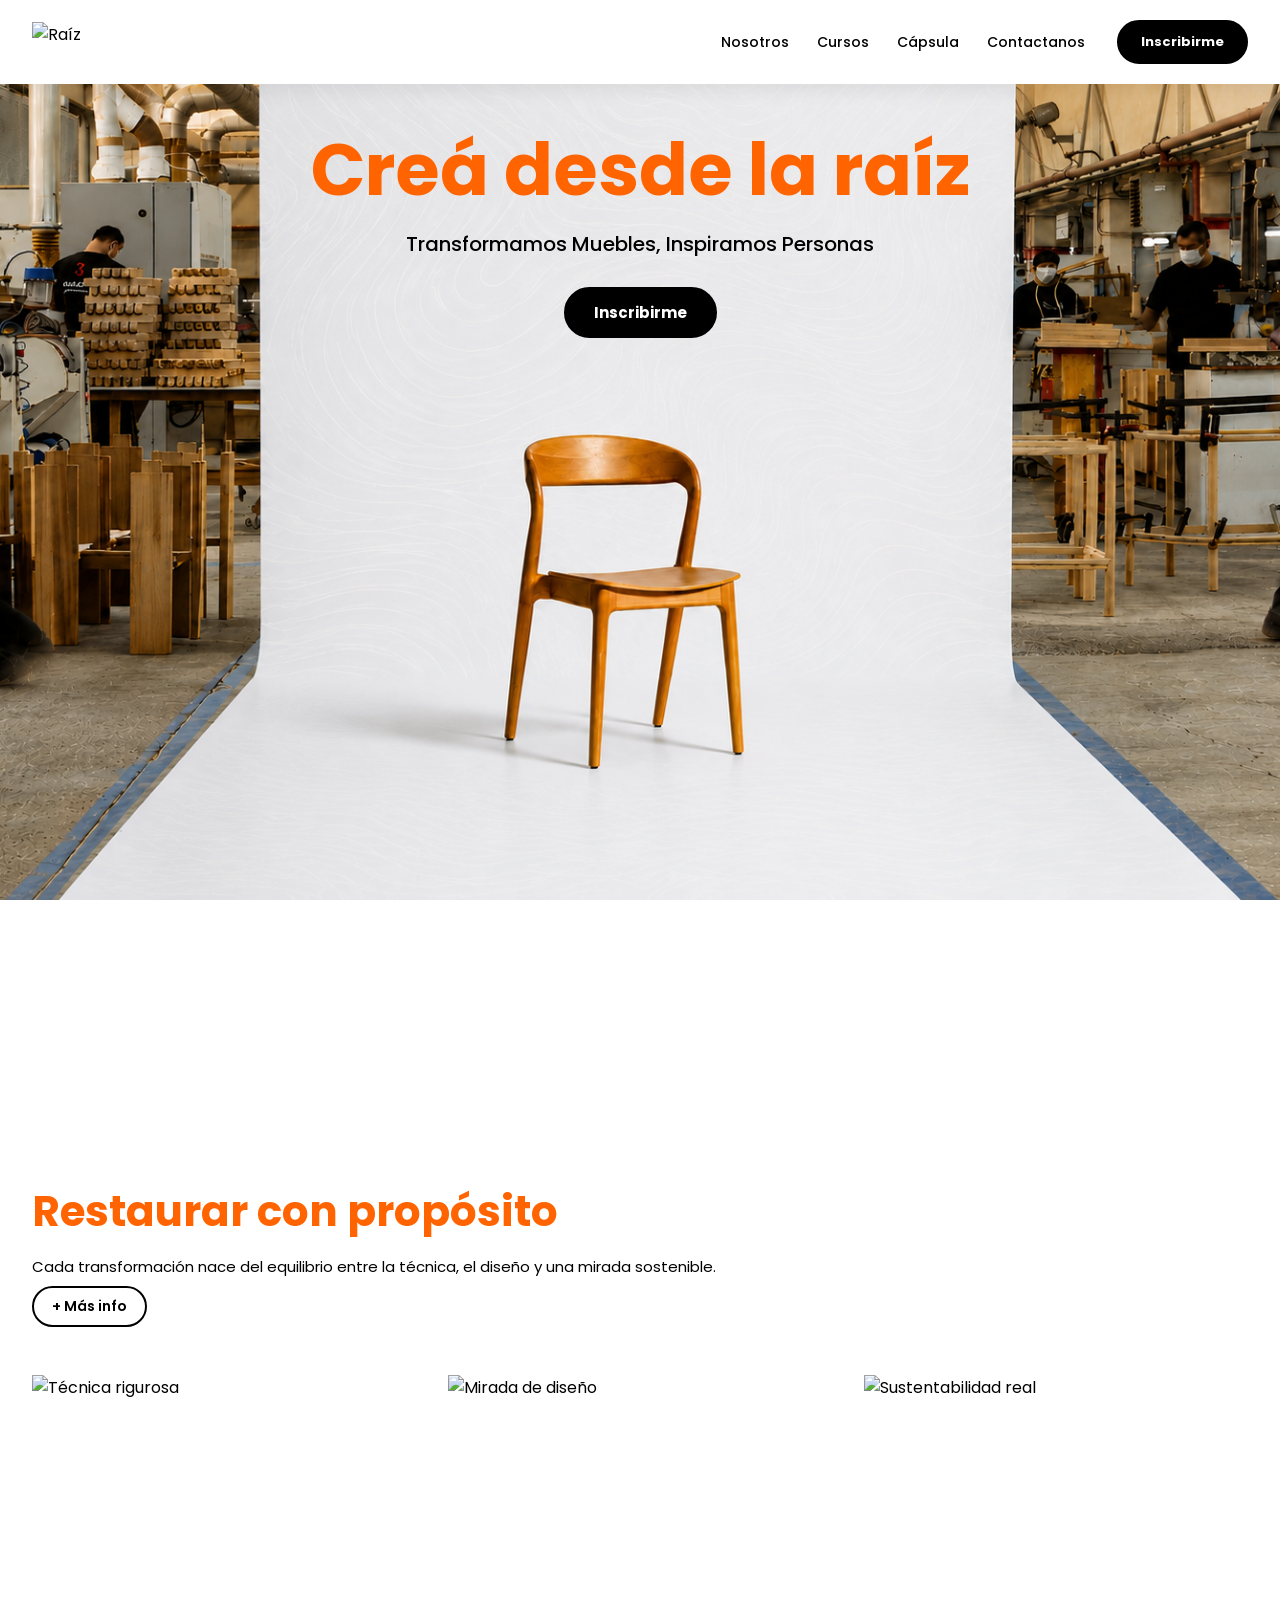
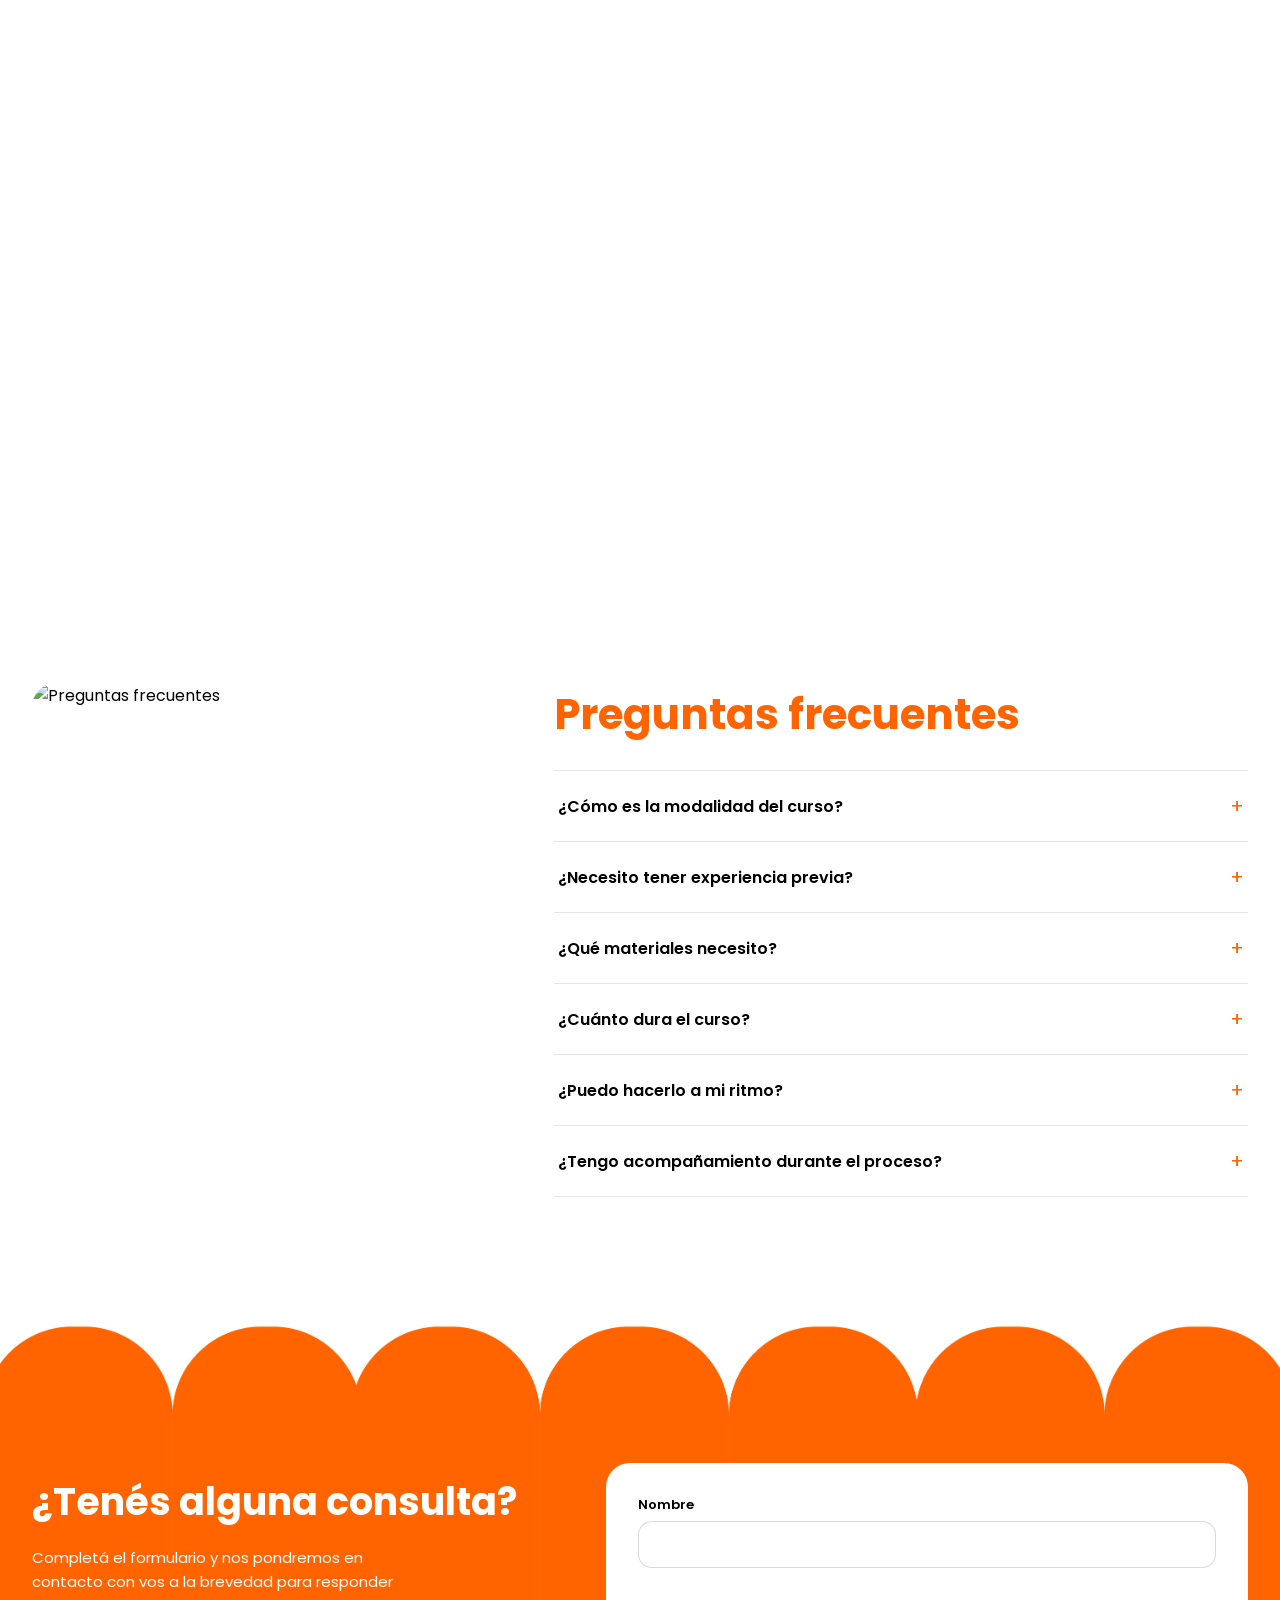
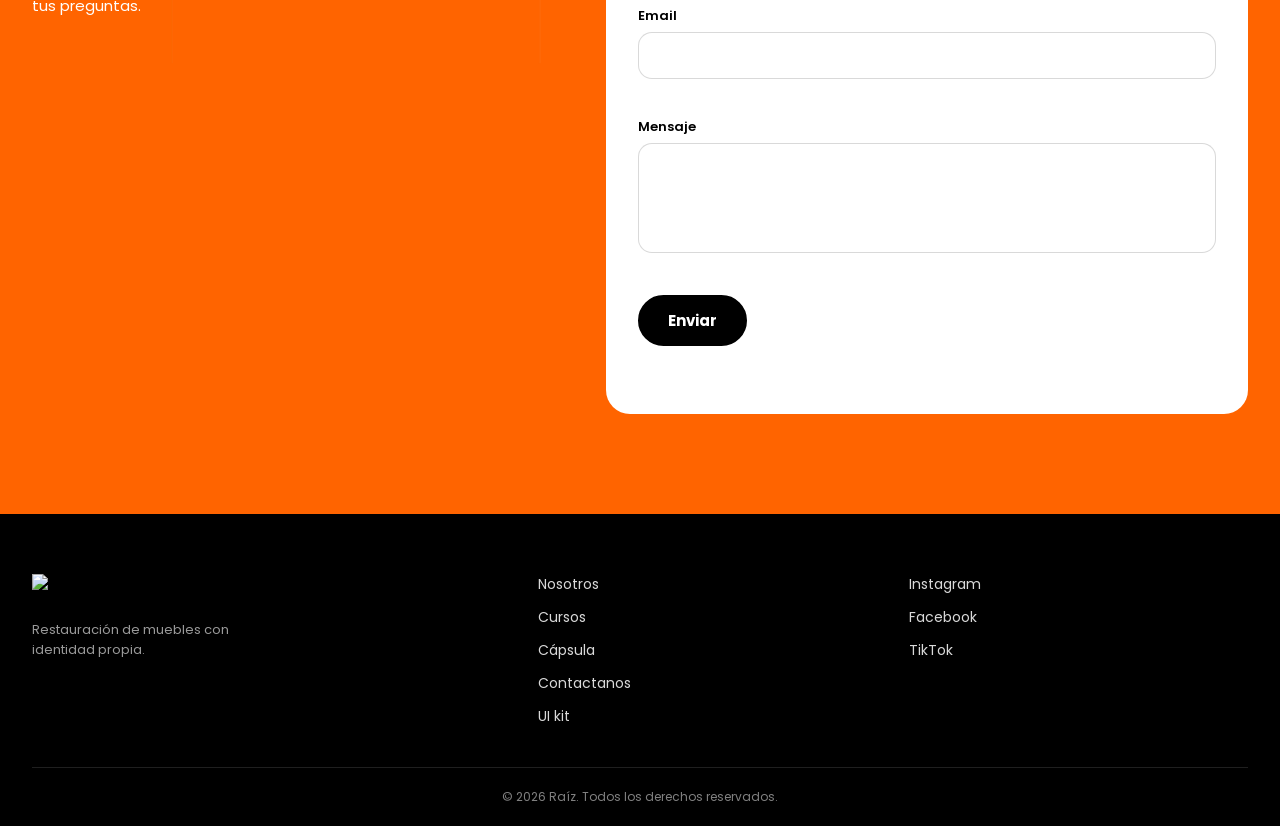
==== index.html @ f0882ec5 "Add files via upload" ====
<!DOCTYPE html>
<html lang="es">
<head>
  <meta charset="UTF-8">
  <meta name="viewport" content="width=device-width, initial-scale=1.0">
  <title>Raíz | Restauración de Muebles</title>

  <!-- Poppins: tipografía general del sitio -->
  <link rel="preconnect" href="https://fonts.googleapis.com">
  <link rel="preconnect" href="https://fonts.gstatic.com" crossorigin>
  <link href="https://fonts.googleapis.com/css2?family=Poppins:wght@400;500;600;700;900&display=swap" rel="stylesheet">

  <link rel="stylesheet" href="styles-v2.css">
</head>
<body>

  <!-- ============ HEADER ============ -->
  <header class="header" id="header">
    <div class="header__inner">
      <!-- REEMPLAZAR: logo -->
      <a href="index-v2.html" class="header__logo">
        <img src="assets/logo-03.png" alt="Raíz" class="header__logo-img">
      </a>

      <div class="header__right">
        <nav class="header__nav" id="headerNav">
          <a href="#nosotros" class="header__link">Nosotros</a>
          <a href="#cursos" class="header__link">Cursos</a>
          <a href="#capsula" class="header__link">Cápsula</a>
          <a href="#contacto" class="header__link">Contactanos</a>
        </nav>

        <a href="curso-principiantes.html" class="btn btn--primary header__cta">Inscribirme</a>

        <!-- Botón hamburguesa: solo visible en mobile -->
        <button class="header__burger" id="headerBurger" aria-label="Abrir menú" aria-expanded="false">
          <span></span>
          <span></span>
          <span></span>
        </button>
      </div>
    </div>
  </header>

  <!-- Menú mobile (overlay) -->
  <div class="mobile-menu" id="mobileMenu">
    <a href="#nosotros" class="mobile-menu__link">Nosotros</a>
    <a href="#cursos" class="mobile-menu__link">Cursos</a>
    <a href="#capsula" class="mobile-menu__link">Cápsula</a>
    <a href="#contacto" class="mobile-menu__link">Contactanos</a>
    <a href="curso-principiantes.html" class="btn btn--primary mobile-menu__cta">Inscribirme</a>
  </div>

<div class="hero-wrapper">

  <!-- ============ HERO ============ -->
  <!-- REEMPLAZAR: imagen de fondo del hero (desktop y mobile) -->
  <section
    class="hero"
    id="hero"
    style="--bg-desktop: url('assets/fondos/chat1.png'); --bg-mobile: url('assets/fondos/fond-75.jpg');"
  >
    <div class="hero__content">
      <h1 class="hero__title" data-anim="fade">Creá desde <span class="nowrap-mobile">la raíz</span></h1>
      <p class="hero__tagline" data-anim="fade">Transformamos Muebles, <span class="nowrap-mobile">Inspiramos Personas</span></p>
      <a href="curso-principiantes.html" class="btn btn--primary hero__cta" data-anim="fade">Inscribirme</a>
    </div>
  </section>

  <div style="height: 40vh;" aria-hidden="true"></div>

  <!-- ============ NOSOTROS ============ -->
  <section
    class="nosotros"
    id="nosotros"
    data-scroll-anim
    style="
      --bg-desktop: url('assets/fondos/nosotros-49.png');
      --bg-mobile: url('assets/fondos/descrp-72.jpg');
    "
  >
    <div class="nosotros__inner">

      <div class="nosotros__text">
        <h2 class="nosotros__title">Volver a las raíces</h2>
        <!-- REEMPLAZAR: texto descriptivo de Nosotros -->
        <p class="nosotros__desc">
          Somos una comunidad creativa que enseña restauración de muebles, reciclaje y diseño
          a través de cursos online pensados para quienes disfrutan crear con sus manos.
        </p>

        <div class="nosotros__chips">
          <div class="nosotros__chip">
            <!-- REEMPLAZAR: ícono -->
            <img src="assets/icononegro-78.png" alt="" class="nosotros__chip-icon">
            <strong class="nosotros__chip-text">Aprendé a tu ritmo</strong>
          </div>
          <div class="nosotros__chip">
            <!-- REEMPLAZAR: ícono -->
            <img src="assets/icono-72.png" alt="" class="nosotros__chip-icon">
            <strong class="nosotros__chip-text">Creá con propósito</strong>
          </div>
          <div class="nosotros__chip">
            <!-- REEMPLAZAR: ícono -->
            <img src="assets/icononegro-75.png" alt="" class="nosotros__chip-icon">
            <strong class="nosotros__chip-text">Comunidad que inspira</strong>
          </div>
        </div>

        <a href="curso-principiantes.html" class="btn btn--primary">Inscribirme</a>
      </div>

      <div class="nosotros__image-wrap">
        <!-- REEMPLAZAR: imagen -->
        <img
          src="assets/nosotros-47.png"
          alt="Restauración de muebles"
          class="nosotros__image"
        >
      </div>

    </div>
  </section>

</div>

<!-- ============ VOLVER A LAS RAÍCES (cards con flip) ============ -->
 <!-- REEMPLAZAR: imagen de fondo de la sección (desktop y mobile) -->
<section
  class="raices"
  id="raices"
  data-scroll-anim
  style="--bg-desktop: url('assets/fondos'); --bg-mobile: url('assets/fondos/');"
>
    <div class="raices__inner">
      <h2 class="raices__title">Restaurar con propósito</h2>
<p class="raices__desc">Cada transformación nace del equilibrio entre la técnica, el diseño y una mirada sostenible.</p>
<a href="index-v2.html" class="btn btn--outline btn--sm raices__more raices__more--dark">+ Más info</a>

<div class="flip-grid">

  <!-- Card 1 -->
  <div class="raices__card">
    <div class="flip-card" tabindex="0" role="button" aria-pressed="false">
      <div class="flip-card__inner">
        <div class="flip-card__face flip-card__face--front">
          <!-- REEMPLAZAR: imagen frente -->
          <img src="assets/carddel-07.png" alt="Técnica rigurosa" class="flip-card__img">
          <div class="flip-card__front-text">
            <h3 class="flip-card__title">Técnica rigurosa</h3>
          </div>
        </div>
        <div class="flip-card__face flip-card__face--back">
          <!-- REEMPLAZAR: imagen reverso -->
          <img src="assets/cardsatras-15.png" alt="" class="flip-card__img">
          <p class="flip-card__back-text">Diagnóstico, reparación y restauración integral paso a paso.</p>
        </div>
      </div>
    </div>
  </div>

  <!-- Card 2 -->
  <div class="raices__card">
    <div class="flip-card" tabindex="0" role="button" aria-pressed="false">
      <div class="flip-card__inner">
        <div class="flip-card__face flip-card__face--front">
          <!-- REEMPLAZAR: imagen frente -->
          <img src="assets/carddel-11.png" alt="Mirada de diseño" class="flip-card__img">
          <div class="flip-card__front-text">
            <h3 class="flip-card__title">Mirada de diseño</h3>
          </div>
        </div>
        <div class="flip-card__face flip-card__face--back">
          <!-- REEMPLAZAR: imagen reverso -->
          <img src="assets/cardsatras-16.png" alt="" class="flip-card__img">
          <p class="flip-card__back-text">Cada mueble restaurado es una pieza única con identidad visual propia.</p>
        </div>
      </div>
    </div>
  </div>

  <!-- Card 3 -->
  <div class="raices__card">
    <div class="flip-card" tabindex="0" role="button" aria-pressed="false">
      <div class="flip-card__inner">
        <div class="flip-card__face flip-card__face--front">
          <!-- REEMPLAZAR: imagen frente -->
          <img src="assets/carddel-18.png" alt="Sustentabilidad real" class="flip-card__img">
          <div class="flip-card__front-text">
            <h3 class="flip-card__title">Sustentabilidad real</h3>
          </div>
        </div>
        <div class="flip-card__face flip-card__face--back">
          <!-- REEMPLAZAR: imagen reverso -->
          <img src="assets/cardsatras-17.png" alt="" class="flip-card__img">
          <p class="flip-card__back-text">Recuperar antes de descartar. Una práctica conciente y de bajo impacto.</p>
        </div>
      </div>
    </div>
  </div>

</div>
    </div>      <!-- cierra .raices__inner -->
  </section>    <!-- cierra section.raices -->

</div>

 

  <!-- ============ FRANJA DE NÚMEROS ============ -->
  <!-- REEMPLAZAR: imagen de fondo (desktop y mobile) -->
  <section
    class="stats"
    id="stats"
    data-scroll-anim
   style="--bg-desktop: url('assets/fondos/crono-16.jpg'); --bg-mobile: url('assets/fondos/cronomobil-23.jpg');"
  >
    <div class="stats__inner">
      <div class="stats__item">
        <span class="stats__number" data-target="200" data-prefix="+">0</span>
        <span class="stats__label">alumnos</span>
      </div>
      <div class="stats__item">
        <span class="stats__number" data-target="250" data-prefix="+">0</span>
        <span class="stats__label">muebles restaurados</span>
      </div>
      <div class="stats__item">
        <span class="stats__number" data-target="6">0</span>
        <span class="stats__label">años de trayectoria</span>
      </div>
    </div>
  </section>

<!-- ============ ASÍ TRANSFORMAMOS CADA MUEBLE ============ -->
<!-- REEMPLAZAR: imagen de fondo de la sección (desktop y mobile) -->
<section
  class="proceso"
  id="proceso"
  data-scroll-anim
>
  <div class="proceso__inner">

    <div class="proceso__image-wrap">
      <!-- REEMPLAZAR: imagen por defecto (antes de abrir cualquier paso) -->
      <img
        src="assets/pasos-64.png"
        alt="Proceso de restauración"
        class="proceso__image"
        id="procesoImage"
      >
    </div>

    <div class="proceso__content">
      <h2 class="proceso__title">Así transformamos cada mueble</h2>
      <p class="proceso__subtitle">
        Cada pieza pasa por un proceso de cuidado, restauración y rediseño
        para conservar su esencia y darle una nueva vida.
      </p>

      <div class="proceso-steps" id="procesoSteps">

        <div class="proceso-step" data-image="assets/pasos-61.png">
          <button class="proceso-step__header" aria-expanded="false">
            <span class="proceso-step__num">1</span>
            <span class="proceso-step__title">Diagnóstico</span>
          </button>
          <div class="proceso-step__panel">
            <div class="proceso-step__panel-inner">
              <p>Evaluamos el estado del mueble para definir el mejor proceso <span class="nowrap-mobile">de restauración</span>.</p>
            </div>
          </div>
        </div>

        <div class="proceso-step" data-image="assets/pasos-62.png">
          <button class="proceso-step__header" aria-expanded="false">
            <span class="proceso-step__num">2</span>
            <span class="proceso-step__title">Reparación y restauración</span>
          </button>
          <div class="proceso-step__panel">
            <div class="proceso-step__panel-inner">
              <p>Recuperamos la estructura y restauramos cada detalle respetando su esencia original.</p>
            </div>
          </div>
        </div>

        <div class="proceso-step" data-image="assets/pasos-63.png">
          <button class="proceso-step__header" aria-expanded="false">
            <span class="proceso-step__num">3</span>
            <span class="proceso-step__title">Rediseño</span>
          </button>
          <div class="proceso-step__panel">
            <div class="proceso-step__panel-inner">
              <p>Renovamos cada pieza con acabados y detalles que combinan historia y diseño&nbsp;contemporáneo.</p>
            </div>
          </div>
        </div>

      </div>
    </div>

  </div>
</section>

  

  <!-- ============ ANTES Y DESPUÉS ============ -->
  <!-- REEMPLAZAR: imagen de fondo de la sección (desktop y mobile) -->
  <section
    class="ba"
    id="antes-despues"
    data-scroll-anim
    style="--bg-desktop: url('assets/fondos/antes-72.jpg'); --bg-mobile: url('assets/img/ba-fondo-mobile.jpg');"
  >
    <div class="ba__inner">
 
      <div class="ba__text">
        <h2 class="ba__title">Antes y después</h2>
        <!-- REEMPLAZAR: texto descriptivo -->
        <p class="ba__desc">
          Cada mueble merece una segunda oportunidad. Descubrí cómo nuestros
          alumnos transforman piezas con historia en objetos únicos.
        </p>
        
      </div>
 
      <div class="ba-slider" id="baSlider">
        <!-- REEMPLAZAR: imagen "después" (queda debajo, se revela al arrastrar) -->
        <img src="assets/antesydesp-53.png" alt="Después de la restauración" class="ba-slider__img ba-slider__img--after">
 
        <!-- REEMPLAZAR: imagen "antes" (se recorta con clip-path al arrastrar) -->
        <img src="assets/antesydesp-54.png" alt="Antes de la restauración" class="ba-slider__img ba-slider__img--before" id="baBeforeImg">
 
       <div class="ba-slider__handle" id="baHandle">
  <span class="ba-slider__handle-icon"><span>‹</span><span>›</span></span>
</div>
      </div>
 
    </div>
  </section>

  <!-- ============ CURSOS ============ -->
<!-- REEMPLAZAR: imagen de fondo de la sección -->
<section
  class="cursos"
  id="cursos"
  data-scroll-anim
  style="
    --bg-desktop: url('assets/fondos/curso-73-74.jpg');
    --bg-mobile: url('assets/fondos/mobilcursos-35.jpg');
  "
>
  <div class="cursos__inner">
    
    <h2 class="cursos__title">Cursos para transformar</h2>
    <!-- REEMPLAZAR: texto descriptivo -->
    <p class="cursos__subtitle">
      Descubrí técnicas de restauración, tapicería y diseño en una comunidad
      creativa que comparte la pasión por recuperar, reinventar y crear.
    </p>
    <a href="curso-principiantes.html" class="btn btn--outline btn--sm cursos__more">Más cursos +</a>

    <div class="cursos__grid">

      <!-- Card 1 -->
      <article class="curso-card" data-stagger>
        <div class="curso-card__img">
          <!-- REEMPLAZAR: imagen -->
          <img src="assets/cursoprin.png" alt="Restauración para principiantes">
          <div class="curso-card__img-overlay">
            <h3 class="curso-card__img-title">Restauración para principiantes</h3>
            <div class="curso-card__chips">
              <span class="curso-card__chip">6 semanas</span>
              <span class="curso-card__chip">Online</span>
            </div>
          </div>
        </div>
        <div class="curso-card__body">
          <p class="curso-card__desc">
            Aprendé a restaurar muebles de madera paso a paso, desde cero y a tu ritmo.
          </p>
          
          <div class="curso-card__footer">
            <span class="curso-card__price">$12.000 <span class="curso-card__currency">ARS</span></span>
            <a href="curso-principiantes.html" class="btn btn--primary curso-card__cta">Inscribirme</a>
          </div>
        </div>
      </article>

      <!-- Card 2 -->
      <article class="curso-card" data-stagger>
        <div class="curso-card__img">
          <img src="assets/cursoav.png" alt="Restauración Avanzados">
          <div class="curso-card__img-overlay">
            <h3 class="curso-card__img-title">Restauración Avanzados</h3>
            <div class="curso-card__chips">
              <span class="curso-card__chip">10 semanas</span>
              <span class="curso-card__chip">Online + vivo</span>
            </div>
          </div>
        </div>
        <div class="curso-card__body">
          <p class="curso-card__desc">
            Dominá técnicas de restauración y acabados para lograr resultados profesionales.
          </p>
         
          <div class="curso-card__footer">
            <span class="curso-card__price">$12.000 <span class="curso-card__currency">ARS</span></span>
            <a href="curso-principiantes.html" class="btn btn--primary curso-card__cta">Inscribirme</a>
          </div>
        </div>
      </article>

      <!-- Card 3 -->
      <article class="curso-card" data-stagger>
        <div class="curso-card__img">
          <img src="assets/tapiz.png" alt="Tapicería de Sillas">
          <div class="curso-card__img-overlay">
            <h3 class="curso-card__img-title">Tapicería de Sillas</h3>
            <div class="curso-card__chips">
              <span class="curso-card__chip">8 semanas</span>
              <span class="curso-card__chip">Online</span>
            </div>
          </div>
        </div>
        <div class="curso-card__body">
          <p class="curso-card__desc">
            Aprendé a renovar tapizados de sillas con técnicas y acabados de calidad.
          </p>
          
          <div class="curso-card__footer">
            <span class="curso-card__price">$12.000 <span class="curso-card__currency">ARS</span></span>
            <a href="curso-principiantes.html" class="btn btn--primary curso-card__cta">Inscribirme</a>
          </div>
        </div>
      </article>

    </div>
  </div>
</section>

  
  <!-- ============ TESTIMONIOS ============ -->
<!-- REEMPLAZAR: imagen de fondo de la sección -->
<section
  class="testimonios"
  id="testimonios"
  data-scroll-anim
  style="--bg-desktop: url('assets/fondos/testim-74.jpg'); --testi-card-desktop: url('assets/testim-55.png'); --testi-card-mobile: url('assets/mobilsms-74.png');"
>
  <div class="testimonios__inner">
    
    <h2 class="testimonios__title">Muebles renovados,<br>historias que continúan</h2>
    <p class="testimonios__subtitle">
      Restaurar es rescatar historias y crear nuevas posibilidades. Estas son
      algunas de las transformaciones que nos inspiran.
    </p>

    <div class="testimonios__slider-wrapper">
      <button class="testimonios__arrow testimonios__arrow--prev" id="testiPrev" aria-label="Anterior">‹</button>

      <div class="testimonios__track-container">
        <div class="testimonios__track" id="testiTrack">

          <div class="testimonio-card">
  <p>"Llegué sin experiencia y terminé restaurando una cómoda antigua que tenía guardada mi familia desde hace años. Las clases son claras y el acompañamiento <span class="nowrap-mobile">es excelente</span>."</p>
  <div class="testimonio-card__author">
    <strong>María G.</strong>
    <small>Alumna de Restauración Básica</small>
  </div>
</div>

<div class="testimonio-card">
  <p>"Lo que más me gustó fue aprender técnicas profesionales que realmente se usan en el oficio. Hoy realizo trabajos por encargo gracias a lo aprendido en <span class="nowrap-mobile">el curso</span>."</p>
  <div class="testimonio-card__author">
    <strong>Javier R.</strong>
    <small>Restauración para Avanzados</small>
  </div>
</div>

<div class="testimonio-card">
  <p>"Las explicaciones paso a paso y las prácticas me dieron mucha confianza. Recomiendo el curso a cualquiera que quiera iniciarse en la restauración."</p>
  <div class="testimonio-card__author">
    <strong>Lucía M.</strong>
    <small>Restauración para principiantes</small>
  </div>
</div>

<div class="testimonio-card">
  <p>"Restauré una mesa de roble que pensé que no tenía solución. Aprendí sobre lijado, reparación y acabados de una manera muy&nbsp;práctica."</p>
  <div class="testimonio-card__author">
    <strong>Carlos A.</strong>
    <small>Restauración para Avanzados</small>
  </div>
</div>

<div class="testimonio-card">
  <p>"Además de aprender un oficio, descubrí una actividad que disfruto muchísimo.&nbsp;El ambiente de las clases es muy agradable y&nbsp;motivador."</p>
  <div class="testimonio-card__author">
    <strong>Ana P.</strong>
    <small>Tapicería de Sillas</small>
  </div>
</div>

<div class="testimonio-card">
  <p>"La calidad del contenido superó mis expectativas. Cada módulo está bien organizado y permite avanzar incluso si nunca trabajaste con madera."</p>
  <div class="testimonio-card__author">
    <strong>Federico S.</strong>
    <small>Restauración para principiantes</small>
  </div>
</div>

        </div>
      </div>

      <button class="testimonios__arrow testimonios__arrow--next" id="testiNext" aria-label="Siguiente">›</button>
    </div>

    <div class="testimonios__dots" id="testiDots"></div>
  </div>
</section>

  <!-- ============ CÁPSULA ============ -->
<section class="capsula" id="capsula" data-scroll-anim>
  <div class="capsula__split">

    <!-- Mitad izquierda: fondo negro + texto -->
    <div class="capsula__text-panel">
      <div class="capsula__text">
        <span class="capsula__label">Muebles Cápsula</span>
        <h2 class="capsula__title">Piezas con Historia</h2>
        <!-- REEMPLAZAR: texto descriptivo -->
        <p class="capsula__desc">
          Una selección de muebles restaurados en ediciones únicas. Objetos con
          historia que vuelven a cobrar vida a través del diseño y la creatividad.
        </p>
        <a href="index-v2.html" class="btn btn--outline btn--sm capsula__link">Ver más +</a>
      </div>
    </div>

    <!-- Mitad derecha: carrusel infinito con flechas -->
    <div class="capsula__carousel-panel">
      <div class="capsula__track" id="capsulaTrack">
  <!-- REEMPLAZAR: imágenes del carrusel -->
  <div class="capsula__slide" style="background-image: url('assets/carrusel-46.jpg');">
    <div class="capsula__slide-overlay">
      <div class="capsula__slide-info">
        <strong>Sofía Martínez</strong>
        <span>Curso de Restauración para Principiantes</span>
      </div>
    </div>
  </div>
  <div class="capsula__slide" style="background-image: url('assets/carrusel-47.jpg');">
    <div class="capsula__slide-overlay">
      <div class="capsula__slide-info">
        <strong>Martín López</strong>
        <span>Curso de Restauración para Principiantes</span>
      </div>
    </div>
  </div>
  <div class="capsula__slide" style="background-image: url('assets/carrusel-48.jpg');">
    <div class="capsula__slide-overlay">
      <div class="capsula__slide-info">
        <strong>Valentina Fernández</strong>
        <span>Curso de Restauración Avanzada</span>
      </div>
    </div>
  </div>
  <div class="capsula__slide" style="background-image: url('assets/carrusel-49.jpg');">
    <div class="capsula__slide-overlay">
      <div class="capsula__slide-info">
        <strong>Nicolás Rodríguez</strong>
        <span>Curso de Restauración Avanzada</span>
      </div>
    </div>
  </div>
  <div class="capsula__slide" style="background-image: url('assets/carrusel-52.jpg');">
    <div class="capsula__slide-overlay">
      <div class="capsula__slide-info">
        <strong>Camila Herrera</strong>
        <span>Curso de Tapicería de Sillas</span>
      </div>
    </div>
  </div>
  <!-- Set duplicado, necesario para que el loop sea infinito sin cortes -->
  <div class="capsula__slide" style="background-image: url('assets/carrusel-46.jpg');">
    <div class="capsula__slide-overlay">
      <div class="capsula__slide-info">
        <strong>Sofía Martínez</strong>
        <span>Curso de Restauración para Principiantes</span>
      </div>
    </div>
  </div>
  <div class="capsula__slide" style="background-image: url('assets/carrusel-77.jpg');">
    <div class="capsula__slide-overlay">
      <div class="capsula__slide-info">
        <strong>Martín López</strong>
        <span>Curso de Restauración para Principiantes</span>
      </div>
    </div>
  </div>
  <div class="capsula__slide" style="background-image: url('assets/carrusel-01.jpg');">
    <div class="capsula__slide-overlay">
      <div class="capsula__slide-info">
        <strong>Valentina Fernández</strong>
        <span>Curso de Restauración Avanzada</span>
      </div>
    </div>
  </div>
  <div class="capsula__slide" style="background-image: url('assets/carrusel-49.jpg');">
    <div class="capsula__slide-overlay">
      <div class="capsula__slide-info">
        <strong>Nicolás Rodríguez</strong>
        <span>Curso de Restauración Avanzada</span>
      </div>
    </div>
  </div>
  <div class="capsula__slide" style="background-image: url('assets/carrusel-52.jpg');">
    <div class="capsula__slide-overlay">
      <div class="capsula__slide-info">
        <strong>Camila Herrera</strong>
        <span>Curso de Tapicería de Sillas</span>
      </div>
    </div>
  </div>
</div>
      <button class="capsula__arrow capsula__arrow--prev" id="capsulaPrev" aria-label="Imagen anterior">‹</button>
      <button class="capsula__arrow capsula__arrow--next" id="capsulaNext" aria-label="Imagen siguiente">›</button>
    </div>

  </div>
</section>

<!-- ============ PREGUNTAS FRECUENTES ============ -->
  <!-- REEMPLAZAR: imagen de fondo de la sección (desktop y mobile) -->
<section
  class="faq"
  id="faq"
  data-scroll-anim
  style="--bg-desktop: url('assets/img/faq-fondo-desktop.jpg'); --bg-mobile: url('assets/fondos/moviltestim-79.jpg');"
>
    <div class="faq__inner">

      <div class="faq__image-wrap">
        <!-- REEMPLAZAR: imagen por defecto de FAQ (antes de abrir cualquier pregunta) -->
        <img
          src="assets/preg-17.png"
          alt="Preguntas frecuentes"
          class="faq__image"
          id="faqImage"
        >
      </div>

      <div class="faq__content">
        <h2 class="faq__title">Preguntas frecuentes</h2>

        <div class="accordion" id="accordionFaq">

          <div class="accordion__item" data-image="assets/preg-05.png">
            <button class="accordion__header" aria-expanded="false">
              <span>¿Cómo es la modalidad del curso?</span>
              <span class="accordion__icon">+</span>
            </button>
            <div class="accordion__panel">
              <div class="accordion__panel-inner">
                <!-- REEMPLAZAR: respuesta -->
                <p>Es 100% online, con clases grabadas a las que accedés cuando quieras.</p>
              </div>
            </div>
          </div>

          <div class="accordion__item" data-image="assets/preg-06.png">
            <button class="accordion__header" aria-expanded="false">
              <span>¿Necesito tener experiencia previa?</span>
              <span class="accordion__icon">+</span>
            </button>
            <div class="accordion__panel">
              <div class="accordion__panel-inner">
                <p>No, arrancamos desde cero. Cada curso está pensado para todos los niveles.</p>
              </div>
            </div>
          </div>

          <div class="accordion__item" data-image="assets/preg-07.png">
            <button class="accordion__header" aria-expanded="false">
              <span>¿Qué materiales necesito?</span>
              <span class="accordion__icon">+</span>
            </button>
            <div class="accordion__panel">
              <div class="accordion__panel-inner">
                <p>Te compartimos una lista de materiales básicos, fáciles de conseguir, antes <span class="nowrap-mobile">de empezar</span>.</p>
              </div>
            </div>
          </div>

          <div class="accordion__item" data-image="assets/preg-08.png">
            <button class="accordion__header" aria-expanded="false">
              <span>¿Cuánto dura el curso?</span>
              <span class="accordion__icon">+</span>
            </button>
            <div class="accordion__panel">
              <div class="accordion__panel-inner">
                <p>La duración varía según el curso, entre 6 y 10 semanas aproximadamente.</p>
              </div>
            </div>
          </div>

          <div class="accordion__item" data-image="assets/preg-09.png">
            <button class="accordion__header" aria-expanded="false">
              <span>¿Puedo hacerlo a mi ritmo?</span>
              <span class="accordion__icon">+</span>
            </button>
            <div class="accordion__panel">
              <div class="accordion__panel-inner">
                <p>Sí, el contenido queda disponible para que avances cuando puedas.</p>
              </div>
            </div>
          </div>

          <div class="accordion__item" data-image="assets/preg-10.png">
            <button class="accordion__header" aria-expanded="false">
              <span>¿Tengo acompañamiento durante <span class="nowrap-mobile">el proceso</span>?</span>
              <span class="accordion__icon">+</span>
            </button>
            <div class="accordion__panel">
              <div class="accordion__panel-inner">
                <p>Sí, vas a tener acompañamiento de nuestros profesores durante todo el curso.</p>
              </div>
            </div>
          </div>

        </div>
      </div>

    </div>
  </section>


  <!-- ============ CONTACTO ============ -->
 <!-- REEMPLAZAR: imagen de fondo de la sección (desktop y mobile) -->
<section
  class="contacto"
  id="contacto"
  data-scroll-anim
  style="--bg-desktop: url('assets/fondos/contact-57.jpg'); --bg-mobile: url('assets/fondos/mobiltestim-79.jpg');"
>
    <div class="contacto__inner">

      <div class="contacto__text">
        <span class="contacto__label"></span>
        <h2 class="contacto__title">¿Tenés alguna consulta?</h2>
        <!-- REEMPLAZAR: texto descriptivo -->
        <p class="contacto__desc">
          Completá el formulario y nos pondremos en contacto con vos a la
          brevedad para responder tus preguntas.
        </p>
      </div>

      <form class="contacto__form" id="contactoForm" novalidate>
        <div class="form-group">
          <label for="nombre">Nombre</label>
          <input type="text" id="nombre" name="nombre">
          <span class="form-error" id="errorNombre"></span>
        </div>

        <div class="form-group">
          <label for="email">Email</label>
          <input type="email" id="email" name="email">
          <span class="form-error" id="errorEmail"></span>
        </div>

        <div class="form-group">
          <label for="mensaje">Mensaje</label>
          <textarea id="mensaje" name="mensaje" rows="4"></textarea>
          <span class="form-error" id="errorMensaje"></span>
        </div>

        <button type="submit" class="btn btn--dark contacto__submit">Enviar</button>

        <p class="contacto__success" id="contactoSuccess" role="status"></p>
      </form>

    </div>
  </section>

  <!-- ============ FOOTER ============ -->
  <footer class="footer">
    <div class="footer__inner">

      <div class="footer__brand">
        <!-- REEMPLAZAR: logo (mismo archivo que el header) -->
        <img src="assets/logo-03.png" alt="Raíz" class="footer__logo-img">
        <p class="footer__tagline">Restauración de muebles con identidad propia.</p>
      </div>

      <nav class="footer__nav">
        <a href="#nosotros" class="footer__link">Nosotros</a>
        <a href="#cursos" class="footer__link">Cursos</a>
        <a href="#capsula" class="footer__link">Cápsula</a>
        <a href="#contacto" class="footer__link">Contactanos</a>
        <a href="ui-kit.html" class="footer__link">UI kit</a>
      </nav>

      <div class="footer__social">
        <!-- REEMPLAZAR: links de redes sociales -->
        <a href="index-v2.html" aria-label="Instagram" class="footer__social-link">Instagram</a>
        <a href="index-v2.html" aria-label="Facebook" class="footer__social-link">Facebook</a>
        <a href="index-v2.html" aria-label="TikTok" class="footer__social-link">TikTok</a>
      </div>

    </div>

    <div class="footer__bottom">
      <p>© 2026 Raíz. Todos los derechos reservados.</p>
    </div>
  </footer>

  <script src="script-v2.js"></script>
</body>
</html>
---- styles-v2.css ----
/* ==========================================================================
   RAÍZ V2 — VARIABLES GLOBALES
   ========================================================================== */
:root {
  --amarillo: #fdf26c;
  --rosa: #ffc6ba;
  --naranja: #ff6400;
  --negro: #000000;
  --blanco: #ffffff;

  --font-principal: 'Poppins', sans-serif;

  --radius: 24px;
  --radius-sm: 14px;

  --header-height: 84px;
}

* {
  margin: 0;
  padding: 0;
  box-sizing: border-box;
}

html {
  scroll-behavior: smooth;
}

body {
  font-family: var(--font-principal);
  color: var(--negro);
  background: var(--blanco);
  overflow-x: hidden;
}

a {
  text-decoration: none;
  color: inherit;
}

img {
  max-width: 100%;
  display: block;
}

/* ==========================================================================
   BOTONES
   ========================================================================== */
.btn {
  display: inline-block;
  font-family: var(--font-principal);
  padding: 12px 28px;
  border-radius: 50px;
  font-weight: 700;
  font-size: 15px;
  cursor: pointer;
  border: 2px solid transparent;
  transition: background-color 0.25s ease, border-color 0.25s ease, color 0.25s ease;
}

.btn--primary {
  background: var(--negro);
  border-color: var(--negro);
  color: var(--blanco);
}

.btn--primary:hover {
  background: var(--naranja);
  border-color: var(--naranja);
  color: var(--blanco);
}

.btn--dark {
  background: var(--negro);
  border-color: var(--negro);
  color: var(--blanco);
}

.btn--dark:hover {
  background: var(--naranja);
  border-color: var(--naranja);
  color: var(--blanco);
}

/* --- Nueva variante: outline, para los links de "más info" --- */
.btn--outline {
  background: transparent;
  border-color: var(--amarillo);
  color: var(--amarillo);
}

.btn--outline:hover {
  background: transparent;
  border-color: var(--blanco);
  color: var(--blanco);
}

.btn--sm {
  padding: 8px 18px;
  font-size: 13px;
}

/* ==========================================================================
   HEADER
   ========================================================================== */
.header {
  position: fixed;
  top: 0;
  left: 0;
  width: 100%;
  height: var(--header-height);
  z-index: 1100;
  background: var(--blanco);
  box-shadow: 0 4px 20px rgba(0, 0, 0, 0.08);
}

/* Estado al hacer scroll: agregado por JS con la clase .header--scrolled */
.header--scrolled {
  background: var(--blanco);
  box-shadow: 0 4px 20px rgba(0, 0, 0, 0.08);
}

.header__inner {
  max-width: 1280px;
  height: 100%;
  margin: 0 auto;
  padding: 0 32px;
  display: flex;
  align-items: center;
  justify-content: space-between;
  gap: 24px;
}

.header__logo {
  display: flex;
  align-items: center;
}

.header__logo-img {
  height: 40px;
  width: auto;
}

/* Agrupa nav + botón + hamburguesa del lado derecho del header */
.header__right {
  display: flex;
  align-items: center;
  gap: 32px;
}

.header__nav {
  display: flex;
  gap: 28px;
}

.header__link {
  font-size: 14px;
  font-weight: 500;
  color: var(--negro);
  position: relative;
}

.header__link::after {
  content: '';
  position: absolute;
  left: 0;
  bottom: -6px;
  width: 0%;
  height: 2px;
  background: var(--naranja);
  transition: width 0.25s ease;
}

.header__link:hover::after {
  width: 100%;
}

.header__cta {
  padding: 10px 22px;
  font-size: 13px;
}

.header__burger {
  display: none;
  flex-direction: column;
  justify-content: center;
  gap: 5px;
  width: 32px;
  height: 32px;
  background: none;
  border: none;
  cursor: pointer;
  z-index: 1100;
}

.header__burger span {
  width: 100%;
  height: 2px;
  background: var(--negro);
  transition: transform 0.25s ease, opacity 0.25s ease;
}

/* Cuando el menú mobile está abierto, transformamos el ícono en una X */
.header__burger--active span:nth-child(1) {
  transform: translateY(7px) rotate(45deg);
}
.header__burger--active span:nth-child(2) {
  opacity: 0;
}
.header__burger--active span:nth-child(3) {
  transform: translateY(-7px) rotate(-45deg);
}

/* ==========================================================================
   MENÚ MOBILE (overlay)
   ========================================================================== */
.mobile-menu {
  position: fixed;
  top: 0;
  right: 0;
  height: 100vh;
  width: 100%;
  max-width: 340px;
  background: var(--blanco);
  z-index: 1050;
  display: flex;
  flex-direction: column;
  justify-content: center;
  gap: 28px;
  padding: 32px;
  transform: translateX(100%);
  transition: transform 0.35s ease;
}

.mobile-menu--active {
  transform: translateX(0);
}

.mobile-menu__link {
  font-size: 20px;
  font-weight: 600;
  color: var(--negro);
}

.mobile-menu__cta {
  align-self: flex-start;
  margin-top: 12px;
}



/* ==========================================================================
   HERO
   ========================================================================== */
.hero {
  position: fixed;
  top: 0;
  left: 0;
  width: 100%;
  height: 100vh;
  z-index: 1;
  background-image: var(--bg-desktop);
  background-size: cover;
  background-position: center;
  background-repeat: no-repeat;
  display: flex;
  align-items: flex-start;
  padding-top: 130px;
}

@media (max-width: 768px) {
  .hero {
    background-image: var(--bg-mobile);
    
  }
}

.hero__content {
  max-width: 900px;
  width: 100%;
  margin: 0 auto;
  padding: 0 32px;
  display: flex;
  flex-direction: column;
  align-items: center;
  text-align: center;
  gap: 20px;
  
}

.hero__title {
  font-size: clamp(38px, 6vw, 72px);
  font-weight: 700;
  line-height: 1.1;
  color: var(--hero-text, var(--naranja));
}

.hero__word--accent {
  color: var(--naranja);
}

.hero__word--base {
  color: var(--hero-text, var(--blanco));
}

.hero__tagline {
  font-size: clamp(16px, 2vw, 20px);
  font-weight: 500;
  color: var(--negro);
}

.hero__cta {
  margin-top: 8px;
}

@media (max-width:768px){
  .hero__cta{
    margin-top: 24px;
  }
}

/* Estados iniciales para la animación de entrada (controlada por JS) */
[data-anim] {
  opacity: 0;
}

[data-anim="left"] {
  transform: translateX(-60px);
}

[data-anim="right"] {
  transform: translateX(60px);
}

[data-anim="fade"] {
  transform: translateY(20px);
}

[data-anim].is-visible {
  opacity: 1;
  transform: translate(0, 0);
  transition: opacity 0.8s ease, transform 0.8s ease;
}



/* ==========================================================================
   ANIMACIÓN AL SCROLL (secciones genéricas)
   ========================================================================== */
[data-scroll-anim] {
  opacity: 0;
  transform: translateY(40px);
  transition: opacity 0.8s ease, transform 0.8s ease;
}

[data-scroll-anim].is-visible {
  opacity: 1;
  transform: translateY(0);
}

/* ==========================================================================
   NOSOTROS
   ========================================================================== */
.nosotros {
  position: relative;
  z-index: 2;
  will-change: transform;
  padding: 100px 32px;
  border-radius: 60px 60px 0 0;
  background-image: var(--bg-desktop);
  background-size: cover;
  background-position: center;
  background-repeat: no-repeat;
}

@media (max-width: 768px) {
  .nosotros {
    background-image: var(--bg-mobile);
  }
}

.nosotros__inner {
  max-width: 1280px;
  margin: 0 auto;
  display: grid;
  grid-template-columns: 1.1fr 0.9fr;
  gap: 60px;
  align-items: start;
}

@media (max-width: 860px) {
  .nosotros__inner {
    grid-template-columns: 1fr;
    gap: 32px;
  }
}

.nosotros__label {
  display: block;
  font-size: 13px;
  font-weight: 600;
  letter-spacing: 0.5px;
  text-transform: uppercase;
  color: var(--negro);
  margin-bottom: 10px;
}

.nosotros__title {
  font-size: clamp(28px, 4vw, 42px);
  font-weight: 700;
  color: var(--naranja);
  margin-bottom: 16px;
}

.nosotros__desc {
  font-size: 15px;
  line-height: 1.6;
  color: var(--negro);
  margin-bottom: 32px;
  max-width: 480px;
}

/* --- Acordeón --- */
.accordion__item {
  border-bottom: 1px solid rgba(0, 0, 0, 0.1);
}

.accordion__item:first-child {
  border-top: 1px solid rgba(0, 0, 0, 0.1);
}

.accordion__header {
  width: 100%;
  background: none;
  border: none;
  cursor: pointer;
  font-family: var(--font-principal);
  font-size: 16px;
  font-weight: 600;
  color: var(--negro);
  padding: 20px 4px;
  display: flex;
  align-items: center;
  justify-content: space-between;
  text-align: left;
}

.accordion__icon {
  font-size: 20px;
  font-weight: 400;
  color: var(--naranja);
  transition: transform 0.3s ease;
.accordion__header span:first-child {
  text-align: left;
}
}

.accordion__item--active .accordion__icon {
  transform: rotate(45deg);
}

.accordion__panel {
  max-height: 0;
  overflow: hidden;
  transition: max-height 0.35s ease;
}

.accordion__panel-inner {
  padding: 0 4px 20px;
  font-size: 14px;
  line-height: 1.6;
  color: var(--negro);
}

/* --- Imagen dinámica --- */
.nosotros__image-wrap {
  max-width: 100%;
  border-radius: var(--radius);
  overflow: hidden;
  aspect-ratio: 4 / 4;
}

.nosotros__image {
  width: 100%;
  height: 100%;
  object-fit: cover;
  transition: opacity 0.35s ease;
}

.nosotros__image--fading {
  opacity: 0;
}

.nosotros__chips {
  display: flex;
  flex-wrap: wrap;
  gap: 12px;
  margin-bottom: 28px;
}

.nosotros__chip {
  background: var(--rosa);
  border-radius: 12px;
  padding: 16px;
  display: flex;
  flex-direction: column;
  gap: 4px;
  flex: 1 1 0;
  min-width: 0;
}

.nosotros__chip-icon {
  width: 24px;
  height: 24px;
  object-fit: contain;
}

.nosotros__chip-text {
  font-size: 14px;
  color: var(--negro);
}

@media (max-width: 480px) {
  .nosotros__chips {
    flex-direction: column;
  }
}

/* ── MOBILE: apilar imagen y texto ── */
@media (max-width: 860px) {
  .nosotros__inner {
    grid-template-columns: 1fr;
    gap: 32px;
  }
}

@media (max-width: 860px) {
  .nosotros__image-wrap {
    aspect-ratio: 4 / 3;
  }
}

/* ==========================================================================
   VOLVER A LAS RAÍCES (cards con flip, formas orgánicas)
   ========================================================================== */
.raices {
  position: relative;
  z-index: 2;
  background: var(--blanco);
  padding: 100px 32px;
  background-image: var(--bg-desktop);
  background-size: cover;
  background-position: center;
  background-repeat: no-repeat;
}

.raices__inner {
  max-width: 1280px;
  margin: 0 auto;
}

@media (max-width: 768px) {
  .raices {
    background-image: var(--bg-mobile);
  }
}



.raices__title {
  font-size: clamp(28px, 4vw, 42px);
  font-weight: 700;
  color: var(--naranja);
  margin-bottom: 12px;
}

.raices__desc {
  font-size: 15px;
  color: var(--negro);
  margin-bottom: 8px;
}

.raices__more {
  display: inline-block;
  font-size: 14px;
  font-weight: 600;
  color: var(--naranja);
  margin-bottom: 48px;
}

.raices__more--dark {
  border-color: var(--negro);
  color: var(--negro);
}

.raices__more--dark:hover {
  border-color: var(--naranja);
  color: var(--naranja);
}

.flip-grid {
  display: grid;
  grid-template-columns: repeat(3, 1fr);
  gap: 32px;
  align-items: center;
}

/* --- Estructura base de cada card con flip (ahora cuadrada) --- */
.flip-card {
  aspect-ratio: 1 / 1;
  cursor: pointer;
  perspective: 1200px;
  transition: transform 0.35s ease;
}

.flip-card:hover {
  transform: translateY(-10px);
}

.flip-card__inner {
  position: relative;
  width: 100%;
  height: 100%;
  transition: transform 0.6s ease;
  transform-style: preserve-3d;
}

.flip-card--flipped .flip-card__inner {
  transform: rotateY(180deg);
}

.flip-card__face {
  position: absolute;
  inset: 0;
  backface-visibility: hidden;
  overflow: hidden;
  border-radius: 0;
}

.flip-card__front-text {
  position: absolute;
  inset: 0;
  z-index: 1;
  display: flex;
  flex-direction: column;
  align-items: center;
  justify-content: center;
  text-align: center;
  padding: 24px;
  gap: 8px;
}

.flip-card__title {
  color: var(--blanco);
  font-size: 18px;
  font-weight: 900 !important;
}



.flip-card__face--front {
  background: var(--blanco);
  display: flex;
  align-items: flex-end;
}

.flip-card__face--back {
  transform: rotateY(180deg);
  display: flex;
  align-items: center;
  justify-content: center;
  padding: 24px;
  text-align: center;
}

.flip-card__img {
  position: absolute;
  inset: 0;
  width: 100%;
  height: 100%;
  object-fit: cover;
  z-index: 0;
}



/* Texto del reverso: sin degradado ni sombra, directo sobre la foto */
.flip-card__back-text {
  position: relative;
  z-index: 1;
  color: var(--negro);
  font-size: 14px;
  line-height: 1.6;
  font-weight: 700 !important;
}

/* ==========================================================================
   FRANJA DE NÚMEROS
   ========================================================================== */
.stats {
  position: relative;
  background-image: var(--bg-desktop);
  background-size: cover;
  background-position: center;
  background-repeat: no-repeat;
  padding: 60px 32px;
}

@media (max-width: 768px) {
  .stats {
    background-image: var(--bg-mobile);
  }
}

.stats__inner {
  max-width: 1280px;
  margin: 0 auto;
  display: grid;
  grid-template-columns: repeat(3, 1fr);
  text-align: center;
}

.stats__number {
  display: block;
  font-size: clamp(32px, 5vw, 48px);
  font-weight: 700;
  color: var(--blanco);
}

.stats__label {
  font-size: 14px;
  font-weight: 500;
  color: var(--negro);
}

/* ==========================================================================
   ASÍ TRANSFORMAMOS CADA MUEBLE
   ========================================================================== */
.proceso {
  padding: 100px 32px;
  background-color: var(--rosa);
}



.proceso__inner {
  max-width: 1280px;
  margin: 0 auto;
  display: grid;
  grid-template-columns: 0.9fr 1.1fr;
  gap: 60px;
  align-items: start;
}

.proceso__image-wrap {
  border-radius: var(--radius);
  overflow: hidden;
  aspect-ratio: 4 / 4;
}

.proceso__image {
  width: 100%;
  height: 100%;
  object-fit: cover;
  transition: opacity 0.35s ease;
}

.proceso__image--fading {
  opacity: 0;
}

.proceso__title {
  font-size: clamp(28px, 4vw, 42px);
  font-weight: 700;
  color: var(--negro);
  line-height: 1.1;
  margin-bottom: 16px;
}

.proceso__subtitle {
  font-size: 15px;
  line-height: 1.6;
  color: var(--negro);
  margin-bottom: 40px;
  max-width: 480px;
}

/* --- Pasos numerados conectados por una línea --- */
.proceso-steps {
  position: relative;
}

.proceso-steps::before {
  content: '';
  position: absolute;
  left: 17px;
  top: 30px;
  bottom: 30px;
  width: 2px;
  background: rgba(255, 125, 65, 0.3);
}

.proceso-step {
  position: relative;
  margin-bottom: 8px;
}

.proceso-step__header {
  width: 100%;
  background: none;
  border: none;
  cursor: pointer;
  display: flex;
  align-items: center;
  gap: 16px;
  padding: 12px 0;
  text-align: left;
  position: relative;
  z-index: 1;
}

.proceso-step__num {
  flex-shrink: 0;
  width: 36px;
  height: 36px;
  border-radius: 50%;
  background: var(--naranja);
  color: var(--blanco);
  font-weight: 700;
  font-size: 15px;
  display: flex;
  align-items: center;
  justify-content: center;
}

.proceso-step__title {
  font-size: 16px;
  font-weight: 600;
  color: var(--negro);
}

.proceso-step__panel {
  max-height: 0;
  overflow: hidden;
  transition: max-height 0.35s ease;
}

.proceso-step__panel-inner {
  padding: 0 0 16px 52px;
  font-size: 14px;
  line-height: 1.6;
  color: var(--negro);
}

@media (max-width: 860px) {
  .proceso__inner {
    grid-template-columns: 1fr;
    gap: 32px;
  }

  @media (max-width: 768px) {
  .proceso__image-wrap {
    aspect-ratio: 1 / 1;
  }
}
}




/* ==========================================================================
   NO APRENDÉS SOLO, APRENDÉS ACOMPAÑADO
   ========================================================================== */
.acompanado {
  padding: 60px 32px 100px;
  background-image: var(--bg-desktop);
  background-size: cover;
  background-position: center;
  background-repeat: no-repeat;
}

@media (max-width: 768px) {
  .acompanado {
    background-image: var(--bg-mobile);
  }
}

.acompanado__inner {
  max-width: 1280px;
  margin: 0 auto;
  display: grid;
  grid-template-columns: 1fr 1fr;
  gap: 60px;
  align-items: center;
}

.acompanado__title {
  font-size: clamp(28px, 4vw, 42px);
  font-weight: 700;
  color: var(--blanco);
  margin-bottom: 16px;
}

.acompanado__desc {
  font-size: 15px;
  color: var(--blanco);
}

/* --- Video: mitad derecha --- */
.acompanado__video-wrap {
  width: 100%;
  background: var(--negro);
  border-radius: var(--radius);
  overflow: hidden;
}

.acompanado__video {
  display: block;
  width: 100%;
  aspect-ratio: 16 / 9;
  object-fit: cover;
  background: var(--negro);
  border-radius: var(--radius);
}

@media (max-width: 860px) {
  .acompanado__inner {
    grid-template-columns: 1fr;
    gap: 28px;
  }
}

/* ==========================================================================
   ANTES Y DESPUÉS
   ========================================================================== */
.ba {
  background-image: var(--bg-desktop);
  background-size: cover;
  background-position: center;
  background-repeat: no-repeat;
  padding: 100px 32px;
}
 
@media (max-width: 768px) {
  .ba {
    background-image: var(--bg-mobile);
  }

  .ba-slider {
    background-color: var(--blanco);
  }

  .ba-slider__img {
    object-fit: contain;
  }
}
 
.ba__inner {
  max-width: 1280px;
  margin: 0 auto;
  display: grid;
  grid-template-columns: 0.9fr 1.1fr;
  gap: 60px;
  align-items: center;
}
 
.ba__title {
  font-size: clamp(28px, 4vw, 42px);
  font-weight: 700;
  color: var(--naranja);
  text-shadow: 0 2px 12px rgba(255, 255, 255, 0.4);
  margin-bottom: 16px;
}
 
.ba__desc {
  font-size: 15px;
  line-height: 1.6;
  color: var(--negro);
  margin-bottom: 28px;
  max-width: 420px;
}
 
/* --- Slider de comparación --- */
.ba-slider {
  position: relative;
  width: 100%;
  aspect-ratio: 4 / 3;
  border-radius: var(--radius);
  overflow: hidden;
  user-select: none;
  cursor: ew-resize;
}
 
.ba-slider__img {
  position: absolute;
  inset: 0;
  width: 100%;
  height: 100%;
  object-fit: cover;
  pointer-events: none;
}
 
/* La imagen "antes" se recorta con clip-path (sin wrapper, sin deformación) */
.ba-slider__img--before {
  clip-path: inset(0 40% 0 0); /* posición inicial: barra al 60% */
}
 
.ba-slider__handle {
  position: absolute;
  top: 0;
  bottom: 0;
  left: 60%; /* debe coincidir con el clip-path inicial de arriba */
  width: 3px;
  background: var(--blanco);
  transform: translateX(-50%);
  display: flex;
  align-items: center;
  justify-content: center;
  cursor: ew-resize;
}

.ba-slider__handle-icon {
  width: 44px;
  height: 44px;
  border-radius: 50%;
  background: var(--blanco);
  box-shadow: 0 6px 16px rgba(0, 0, 0, 0.25);
  display: flex;
  align-items: center;
  justify-content: center;
  gap: 6px;
  font-size: 15px;
  color: var(--naranja);
  flex-shrink: 0;
}

/* ── MOBILE: que no se corte la imagen ── */
@media (max-width: 768px) {
  .ba {
    background-image: var(--bg-mobile);
  }

  .ba-slider {
    background-color: var(--blanco);
  }

  .ba-slider__img {
    object-fit: contain;
  }
}

/* ==========================================================================
   CURSOS
   ========================================================================== */
.cursos {
  padding: 100px 32px;

  background-image: var(--bg-desktop);
  background-position: top center;
  background-size: cover;
  background-repeat: no-repeat;
}

@media (max-width: 768px) {

  .cursos {
    background-image: var(--bg-mobile);
  }

}

.cursos__inner {
  max-width: 1280px;
  margin: 0 auto;
  text-align: left;
}

.cursos__label {
  display: block;
  font-size: 13px;
  font-weight: 600;
  letter-spacing: 0.5px;
  text-transform: uppercase;
  color: var(--blanco);
  margin-bottom: 10px;
}

.cursos__title {
  font-size: clamp(28px, 4vw, 44px);
  font-weight: 900;
  color: var(--blanco);
  margin-bottom: 12px;
}

.cursos__subtitle {
  color: var(--blanco);
  max-width: 680px;
  margin: 0 0 8px;
}

.cursos__more {
  display: inline-block;
  color: var(--amarillo);
  font-weight: 600;
  margin-bottom: 40px;
}

.cursos__grid {
  display: grid;
  grid-template-columns: repeat(3, 1fr);
  gap: 28px;
  max-width: 85%;
  margin: 0 auto;
  text-align: left;
}

/* --- Card base --- */
.curso-card {
  background-color: var(--blanco);
  border: 1px solid rgba(0, 0, 0, 0.1);
  border-radius: var(--radius);
  overflow: hidden;
  display: flex;
  flex-direction: column;
  transition: transform 0.35s ease, box-shadow 0.35s ease;

  /* Estado inicial para el stagger (lo controla el JS que ya existe) */
  opacity: 0;
  transform: translateY(30px);
}

.curso-card.is-visible {
  opacity: 1;
  transform: translateY(0);
  transition: opacity 0.6s ease, transform 0.6s ease;
}

.curso-card:hover {
  transform: translateY(-8px);
}

/* --- Imagen + overlay con título y chips --- */
.curso-card__img {
  position: relative;
  height: 220px;
  overflow: hidden;
  flex-shrink: 0;
}

.curso-card__img img {
  width: 100%;
  height: 100%;
  object-fit: cover;
  object-position: center;
  display: block;
  transition: transform 0.35s ease;
}

.curso-card:hover .curso-card__img img {
  transform: scale(1.05);
}

.curso-card__img-overlay {
  position: absolute;
  inset: 0;
  background: linear-gradient(to bottom, rgba(0, 0, 0, 0) 30%, rgba(0, 0, 0, 0.72) 100%);
  display: flex;
  flex-direction: column;
  justify-content: flex-end;
  padding: 16px;
}

.curso-card__img-title {
  color: var(--blanco);
  font-size: 18px;
  font-weight: 800;
  line-height: 1.25;
  margin: 0 0 8px 0;
  letter-spacing: -0.3px;
}

.curso-card__chips {
  display: flex;
  gap: 8px;
  flex-wrap: wrap;
}

.curso-card__chip {
  background: rgba(255, 255, 255, 0.18);
  color: rgba(255, 255, 255, 0.9);
  font-size: 12px;
  font-weight: 500;
  padding: 3px 10px;
  border-radius: 20px;
}

/* --- Cuerpo --- */
.curso-card__body {
  padding: 18px 20px 20px;
  display: flex;
  flex-direction: column;
  flex: 1;
}

.curso-card__desc {
  font-size: 14px;
  color: var(--negro);
  line-height: 1.6;
  margin: 0 0 10px;
}

.curso-card__link {
  display: inline-block;
  font-size: 13px;
  font-weight: 700;
  color: var(--naranja);
  margin-bottom: 16px;
}

.curso-card__footer {
  display: flex;
  align-items: center;
  justify-content: space-between;
  margin-top: auto;
  gap: 12px;
  padding-top: 14px;
  border-top: 1px solid rgba(0, 0, 0, 0.08);
}

.curso-card__price {
  font-size: 22px;
  font-weight: 800;
  color: var(--negro);
  line-height: 1;
}

.curso-card__currency {
  font-size: 13px;
  font-weight: 400;
  color: var(--negro);
}

.curso-card__cta {
  padding: 8px 18px;
  font-size: 12px;
}



/* ==========================================================================
   TESTIMONIOS
   ========================================================================== */
.testimonios {
  padding: 100px 32px;
  background-size: cover;
  background-position: center;
  background-repeat: no-repeat;
}

.testimonios__inner {
  max-width: 1280px;
  margin: 0 auto;
}

.testimonios__label {
  display: block;
  font-size: 13px;
  font-weight: 600;
  letter-spacing: 0.5px;
  text-transform: uppercase;
  color: var(--naranja);
  margin-bottom: 10px;
}

.testimonios__title {
  font-size: clamp(26px, 3.5vw, 40px);
  font-weight: 900;
  line-height: 1.2;
  color: var(--naranja);
  text-shadow: 0 2px 12px rgba(255, 255, 255, 0.4);
  margin-bottom: 8px;
}

.testimonios__subtitle {
  color:  var(--negro);
  margin-bottom: 40px;
}

/* Wrapper con flechas a los costados */
.testimonios__slider-wrapper {
  display: flex;
  align-items: center;
  gap: 16px;
  margin-bottom: 28px;
}

.testimonios__track-container {
  flex: 1;
  overflow: hidden;
}

.testimonios__track {
  display: flex;
  gap: 24px;
  transition: transform 0.4s ease;
  will-change: transform;
  cursor: grab;
}

.testimonios__track.dragging {
  cursor: grabbing;
  transition: none;
}

/* Cada card ocupa 1/3 del contenedor menos los gaps (desktop) */
.testimonio-card {
  flex: 0 0 calc((100% - 48px) / 3);
  border-radius: 0;
  padding: 28px 24px;
  font-size: 14px;
  background-color: var(--blanco);
  background-image: var(--testi-card-desktop);
  background-size: cover;
  background-position: center;
  background-repeat: no-repeat;
  box-sizing: border-box;
}

@media (max-width: 700px) {
  .testimonio-card {
    background-image: var(--testi-card-mobile);
  }
}



.testimonio-card p {
  margin-bottom: 10px;
  line-height: 1.5;
  color: var(--negro);
}

.testimonio-card__author strong {
  font-size: 15px;
  font-weight: 700;
  color: var(--negro);
}

.testimonio-card__author small {
  font-size: 13px;
  color: var(--negro);
}

/* Flechas */
.testimonios__arrow {
  flex-shrink: 0;
  width: 44px;
  height: 44px;
  border-radius: 50%;
  border: 2px solid rgba(0, 0, 0, 0.15);
  background: var(--blanco);
  font-size: 22px;
  line-height: 1;
  cursor: pointer;
  display: flex;
  align-items: center;
  justify-content: center;
  color: var(--negro);
  transition: background 0.25s ease, border-color 0.25s ease;
}

.testimonios__arrow:hover {
  background: var(--naranja);
  border-color: var(--naranja);
  color: var(--blanco);
}

/* Dots */
.testimonios__dots {
  display: flex;
  gap: 8px;
  align-items: center;
  justify-content: center;
}

.testimonios__dot {
  width: 10px;
  height: 10px;
  border-radius: 50%;
  border: none;
  background: #d0d0d0;
  transition: background 0.25s ease, width 0.25s ease, height 0.25s ease;
  cursor: pointer;
}

.testimonios__dot--active {
  background: var(--naranja);
  width: 14px;
  height: 14px;
}

/* Mobile: 1 card visible */
@media (max-width: 700px) {
  .testimonio-card {
    flex: 0 0 100%;
  }

  .testimonios__slider-wrapper {
    gap: 10px;
  }

  .testimonios__arrow {
    width: 36px;
    height: 36px;
    font-size: 18px;
  }
}

/* ==========================================================================
   CÁPSULA
   ========================================================================== */
.capsula {
  overflow: hidden;
}

.capsula__split {
  display: grid;
  grid-template-columns: 1fr 1fr;
  min-height: 500px;
}

/* Mitad izquierda: fondo liso + texto centrado */
.capsula__text-panel {
  background-color: var(--naranja);
  display: flex;
  align-items: center;
  padding: 60px;
}

.capsula__text {
  max-width: 440px;
}

.capsula__label {
  display: block;
  font-size: 13px;
  font-weight: 600;
  color: var(--blanco);
  margin-bottom: 16px;
}

.capsula__title {
  font-size: clamp(24px, 3vw, 36px);
  font-weight: 900;
  color: var(--blanco);
  margin-bottom: 16px;
}

.capsula__desc {
  color: var(--blanco);
  font-size: 15px;
  line-height: 1.6;
  margin-bottom: 24px;
}

.capsula__link {
  color: var(--amarillo);
  font-weight: 700;
  text-decoration: none;
}

/* Mitad derecha: carrusel infinito (el movimiento lo controla el JS) */
.capsula__carousel-panel {
  position: relative;
  overflow: hidden;
}

.capsula__track {
  display: flex;
  height: 100%;
  width: max-content;
  /* El transform lo actualiza initCapsulaCarousel() en cada frame */
  will-change: transform;
}

.capsula__slide {
  position: relative;
  flex-shrink: 0;
  width: 420px;
  height: 100%;
  background-size: cover;
  background-position: center;
  margin-right: 8px;
}

/* --- Overlay de texto: nombre + curso, visible al pasar el mouse --- */
.capsula__slide-overlay {
  position: absolute;
  inset: 0;
  background: linear-gradient(to top, rgba(0, 0, 0, 0.75) 0%, rgba(0, 0, 0, 0) 45%);
  display: flex;
  align-items: flex-end;
  justify-content: flex-end;
  padding: 16px;
  opacity: 0;
  transition: opacity 0.3s ease;
  pointer-events: none;
}

.capsula__slide:hover .capsula__slide-overlay {
  opacity: 1;
}

.capsula__slide-info {
  text-align: right;
}

.capsula__slide-info strong {
  display: block;
  color: var(--blanco);
  font-size: 14px;
  font-weight: 700;
}

.capsula__slide-info span {
  display: block;
  color: rgba(255, 255, 255, 0.85);
  font-size: 12px;
  margin-top: 2px;
}

/* --- Flechas de navegación --- */
.capsula__arrow {
  position: absolute;
  top: 50%;
  transform: translateY(-50%);
  width: 44px;
  height: 44px;
  border-radius: 50%;
  border: none;
  background: rgba(255, 255, 255, 0.85);
  font-size: 20px;
  cursor: pointer;
  z-index: 2;
  transition: background 0.25s ease;
}

.capsula__arrow:hover {
  background: var(--naranja);
  color: var(--blanco);
}

.capsula__arrow--prev {
  left: 16px;
}

.capsula__arrow--next {
  right: 16px;
}

@media (max-width: 860px) {
  .capsula__split {
    grid-template-columns: 1fr;
  }

  .capsula__carousel-panel {
    height: 320px;
  }

  .capsula__slide {
    width: 100%;
  }

   .capsula__carousel-panel {
    height: 320px;
  }
}

 


@media (max-width: 480px) {
  .capsula__text-panel {
    padding: 40px 24px;
  }

  .capsula__slide-overlay {
    padding: 16px 20px;
  }
}

/* ==========================================================================
   PREGUNTAS FRECUENTES
   ========================================================================== */
.faq {
  padding: 100px 32px;
  background-image: var(--bg-desktop);
  background-size: cover;
  background-position: center;
  background-repeat: no-repeat;
  /* sin max-width acá */
}

.faq__inner {
  max-width: 1280px;
  margin: 0 auto;
  display: grid;
  grid-template-columns: 0.8fr 1.2fr;
  gap: 60px;
  align-items: start;
}

@media (max-width: 768px) {
  .faq {
    background-image: var(--bg-mobile);
  }
}



.faq__image-wrap {
  position: sticky;
  top: calc(var(--header-height) + 24px);
  border-radius: var(--radius);
  overflow: hidden;
  aspect-ratio: 3 / 3.5;
}

@media (max-width: 860px) {
  .faq__image-wrap {
    position: static;
    aspect-ratio: 1 / 1;
  }
}

.faq__image {
  width: 100%;
  height: 100%;
  object-fit: cover;
  transition: opacity 0.35s ease;
}

.faq__image--fading {
  opacity: 0;
}

.faq__title {
  font-size: clamp(28px, 4vw, 42px);
  font-weight: 700;
  color: var(--naranja);
  margin-bottom: 24px;
}

/* ==========================================================================
   CONTACTO
   ========================================================================== */
.contacto {
  padding: 100px 32px;
  background-image: var(--bg-desktop);
  background-size: cover;
  background-position: center;
  background-repeat: no-repeat;
}

@media (max-width: 768px) {
  .contacto {
    background-image: var(--bg-mobile);
  }
}

.contacto__inner {
  max-width: 1280px;
  margin: 0 auto;
  margin-top: 40px;
  display: grid;
  grid-template-columns: 0.9fr 1.1fr;
  gap: 48px;
  align-items: start;
}

.contacto__label {
  display: block;
  font-size: 13px;
  font-weight: 600;
  color:var(--negro);
  margin-bottom: 10px;
}

.contacto__title {
  font-size: clamp(26px, 4vw, 38px);
  font-weight: 700;
  color: var(--blanco);
  margin-bottom: 16px;
}

.contacto__desc {
  font-size: 15px;
  line-height: 1.6;
  color: var(--blanco);
  max-width: 380px;
}

.contacto__form {
  background: var(--blanco);
  border-radius: var(--radius);
  padding: 32px;
  display: flex;
  flex-direction: column;
  gap: 18px;
}

.form-group {
  display: flex;
  flex-direction: column;
  gap: 6px;
}

.form-group label {
  font-size: 13px;
  font-weight: 600;
  color: var(--negro);
}

.form-group input,
.form-group textarea {
  font-family: var(--font-principal);
  font-size: 14px;
  padding: 12px 14px;
  border: 1px solid rgba(0, 0, 0, 0.15);
  border-radius: var(--radius-sm);
  resize: none;
}

.form-group input:focus,
.form-group textarea:focus {
  outline: none;
  border-color: var(--naranja);
}

/* Estado de error: se agrega la clase .form-group--error por JS */
.form-group--error input,
.form-group--error textarea {
  border-color: #d64545;
}

.form-error {
  font-size: 12px;
  color: #d64545;
  min-height: 14px;
}

.contacto__submit {
  align-self: flex-start;
  margin-top: 4px;
}

.contacto__success {
  font-size: 13px;
  font-weight: 600;
  color: #1e7e34;
  min-height: 18px;
}

/* ==========================================================================
   FOOTER
   ========================================================================== */
.footer {
  background: var(--negro);
  padding: 60px 32px 0;
}

.footer__inner {
  max-width: 1280px;
  margin: 0 auto;
  display: grid;
  grid-template-columns: 1.4fr 1fr 1fr;
  gap: 32px;
  padding-bottom: 40px;
  border-bottom: 1px solid rgba(255, 255, 255, 0.12);
}

.footer__logo-img {
  height: 32px;
  width: auto;
  margin-bottom: 14px;
  /* Si el logo es oscuro, aplicar filter: invert(1) o brightness(0) invert(1) aquí */
}

.footer__tagline {
  font-size: 13px;
  color: rgba(255, 255, 255, 0.6);
  max-width: 260px;
}

.footer__nav {
  display: flex;
  flex-direction: column;
  gap: 12px;
}

.footer__link {
  font-size: 14px;
  color: rgba(255, 255, 255, 0.85);
}

.footer__link:hover {
  color: var(--naranja);
}

.footer__social {
  display: flex;
  flex-direction: column;
  gap: 12px;
  align-items: flex-start;
}

.footer__social-link {
  font-size: 14px;
  color: rgba(255, 255, 255, 0.85);
}

.footer__social-link:hover {
  color: var(--naranja);
}

.footer__bottom {
  max-width: 1280px;
  margin: 0 auto;
  padding: 20px 0;
  text-align: center;
}

.footer__bottom p {
  font-size: 12px;
  color: rgba(255, 255, 255, 0.5);
}

/* ==========================================================================
   RESPONSIVE — HEADER / HERO
   ========================================================================== */
@media (max-width: 900px) {
  .header__nav,
  .header__cta {
    display: none;
  }

  .header__burger {
    display: flex;
  }
}

@media (max-width: 480px) {
  .hero__content {
    gap: 14px;
  }
}

@media (max-width: 860px) {
  .nosotros__inner {
    grid-template-columns: 1fr;
    gap: 32px;
  }

  .nosotros__image-wrap {
  max-width: 85%;
  border-radius: var(--radius);
  overflow: hidden;
  aspect-ratio: 4 / 4;
}

  .stats__inner {
    gap: 24px;
  }
}

@media (max-width: 480px) {
  .nosotros {
    padding: 70px 24px;
  }

  .stats__inner {
    grid-template-columns: 1fr;
    gap: 28px;
  }
}

@media (max-width: 860px) {
  .flip-grid {
    grid-template-columns: 1fr;
    gap: 24px;
  }

  .flip-card {
    aspect-ratio: 1 / 1;
    max-width: 340px;
    margin: 0 auto;
  }
}

@media (max-width: 480px) {
  .raices {
    padding: 70px 24px;
  }

  .acompanado {
    padding: 40px 24px 70px;
  }
}

@media (max-width: 860px) {
  .ba__inner {
    grid-template-columns: 1fr;
    gap: 28px;
  }

  .ba-slider {
    aspect-ratio: 4 / 3.4;
  }
}

@media (max-width: 480px) {
  .ba {
    padding: 60px 24px;
  }
}

@media (max-width: 860px) {
  .cursos__grid {
    grid-template-columns: 1fr;
    gap: 20px;
  }
}

@media (max-width: 480px) {
  .cursos {
    padding: 70px 24px;
  }

  .cursos__subtitle {
    margin-bottom: 32px;
  }
}

@media (max-width: 860px) {
  .faq__inner {
    grid-template-columns: 1fr;
    gap: 32px;
  }

  

@media (max-width: 480px) {
  .faq {
    padding: 70px 24px;
  }
}

@media (max-width: 480px) {
  .testimonios {
    padding: 70px 24px;
  }

  .testi-slider {
    gap: 8px;
  }

  .testi-slider__arrow {
    width: 36px;
    height: 36px;
    font-size: 16px;
  }
}

@media (max-width: 860px) {
  .capsula__inner,
  .contacto__inner {
    grid-template-columns: 1fr;
    gap: 28px;
  }

  .capsula__gallery .capsula__img:first-child {
    height: 220px;
  }
}

@media (max-width: 480px) {
  .capsula,
  .contacto {
    padding: 70px 24px;
  }

  .capsula__gallery {
    grid-template-columns: 1fr 1fr;
    gap: 10px;
  }

  .contacto__form {
    padding: 24px;
  }
}

@media (max-width: 768px) {
  .footer__inner {
    grid-template-columns: 1fr;
    gap: 28px;
  }
}

@media (max-width: 480px) {
  .footer {
    padding: 50px 24px 0;
  }
}

/* ==========================================================================
   TIPOGRAFÍA GLOBAL: títulos en Black, subtítulos en Bold, párrafos en Regular
   ========================================================================== */
h1, h2 {
  font-family: 'Poppins', sans-serif !important;
  font-weight: 900 !important;
}

h3 {
  font-family: 'Poppins', sans-serif !important;
  font-weight: 700 !important;
}

p {
  font-family: 'Poppins', sans-serif !important;
  font-weight: 400 !important;
}

@media (max-width: 768px) {
  .nowrap-mobile {
    white-space: nowrap;
  }
}
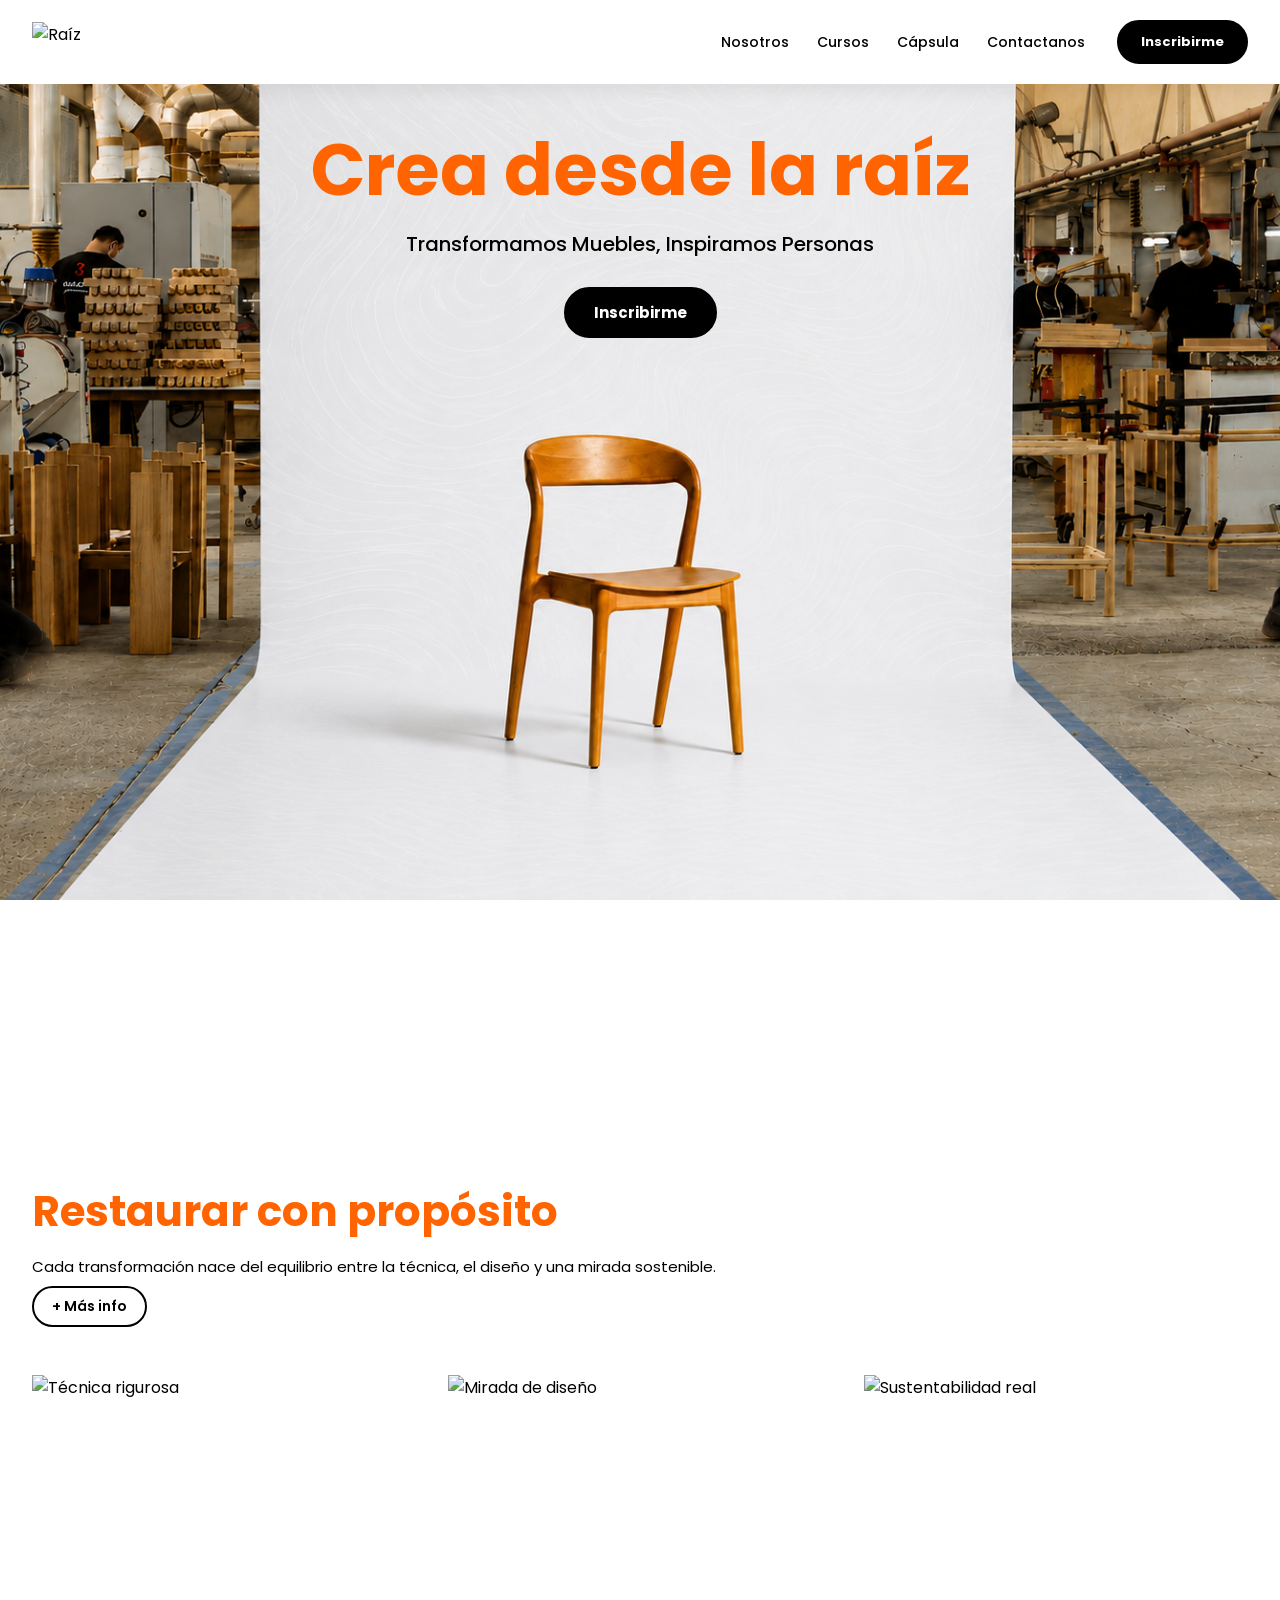
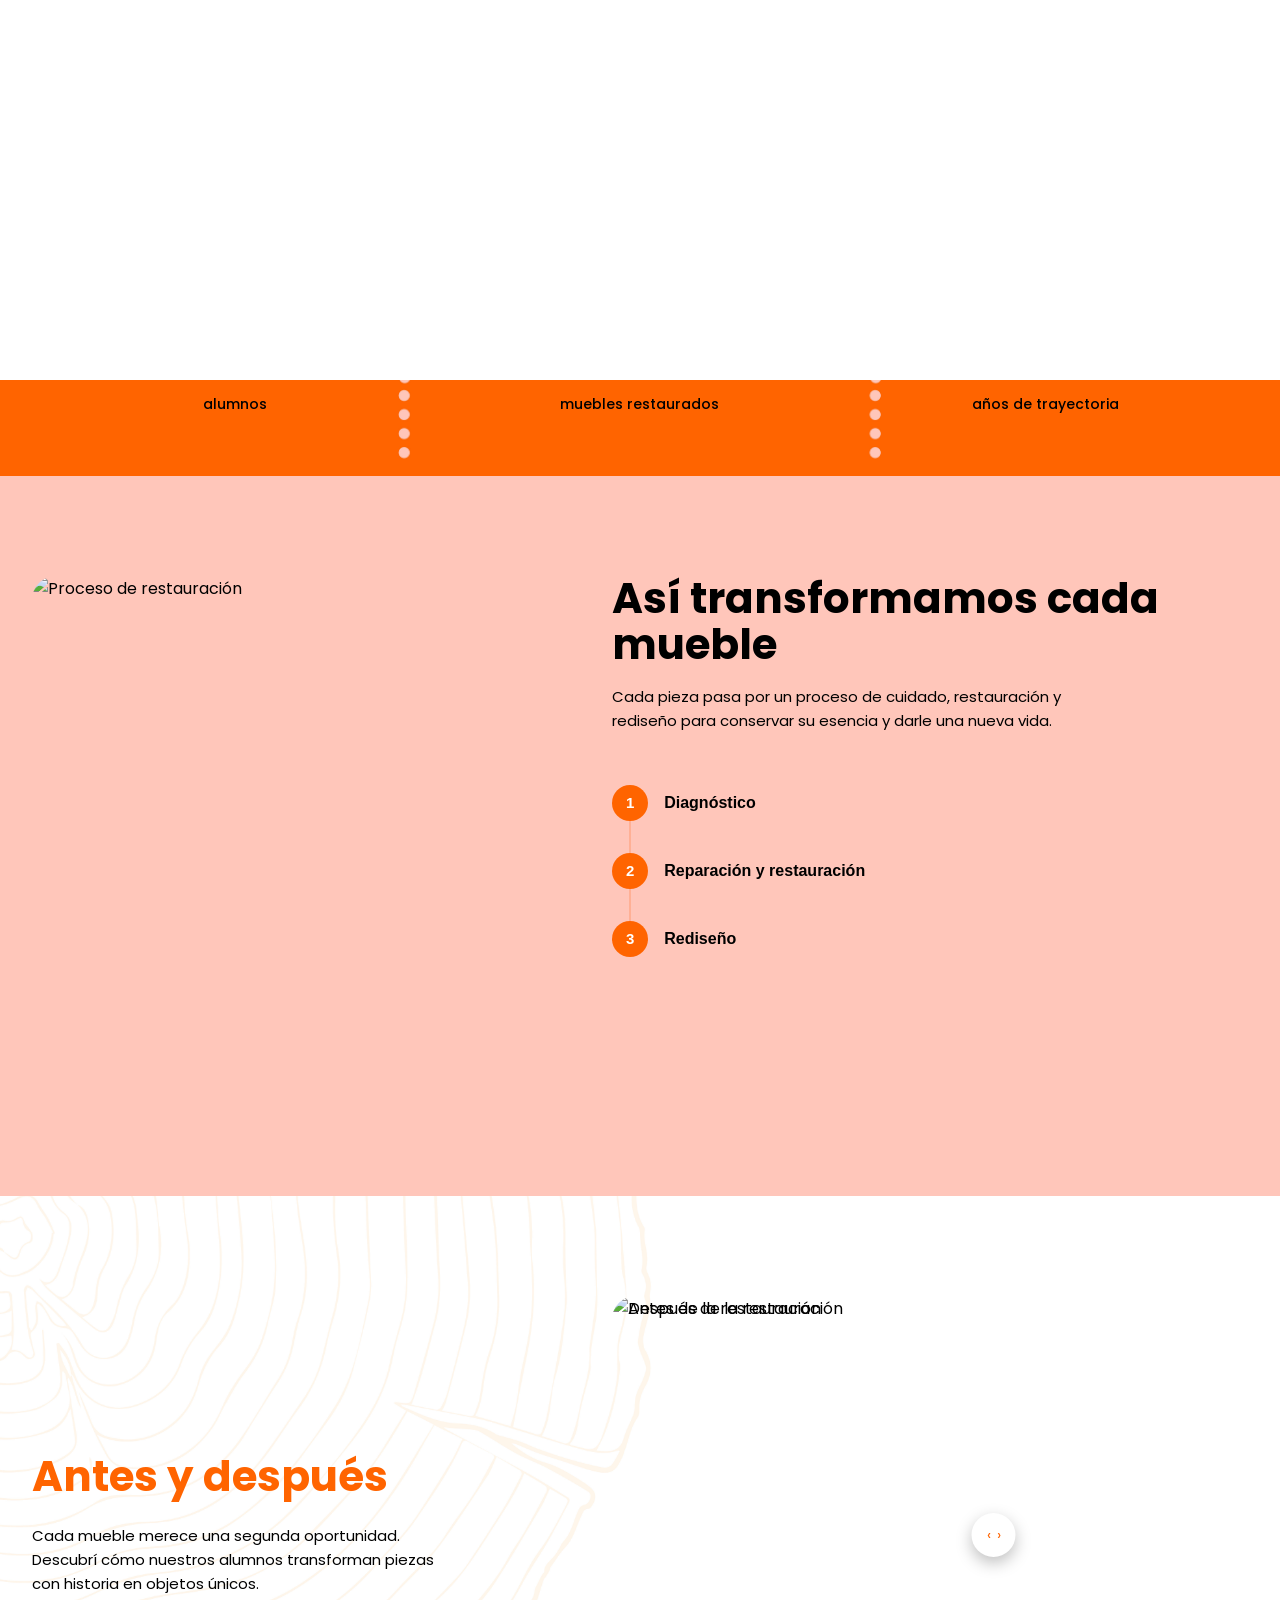
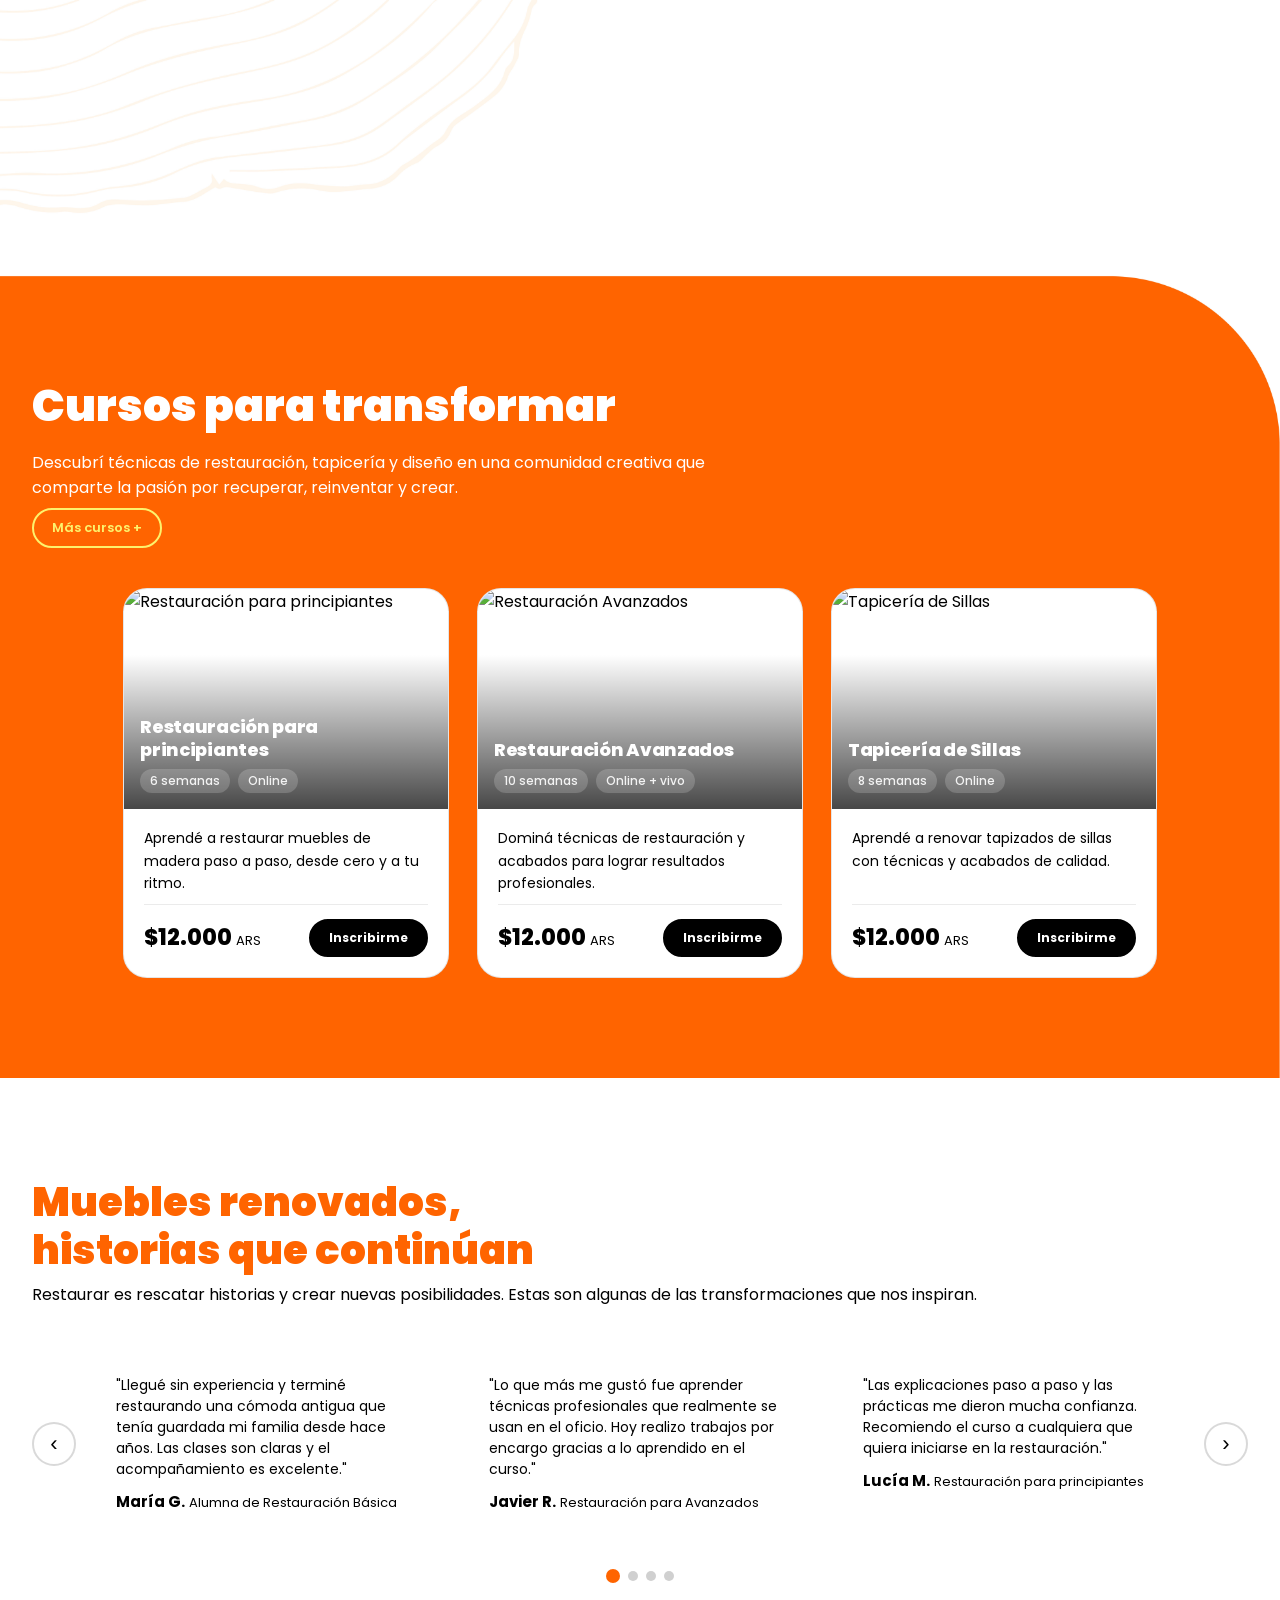
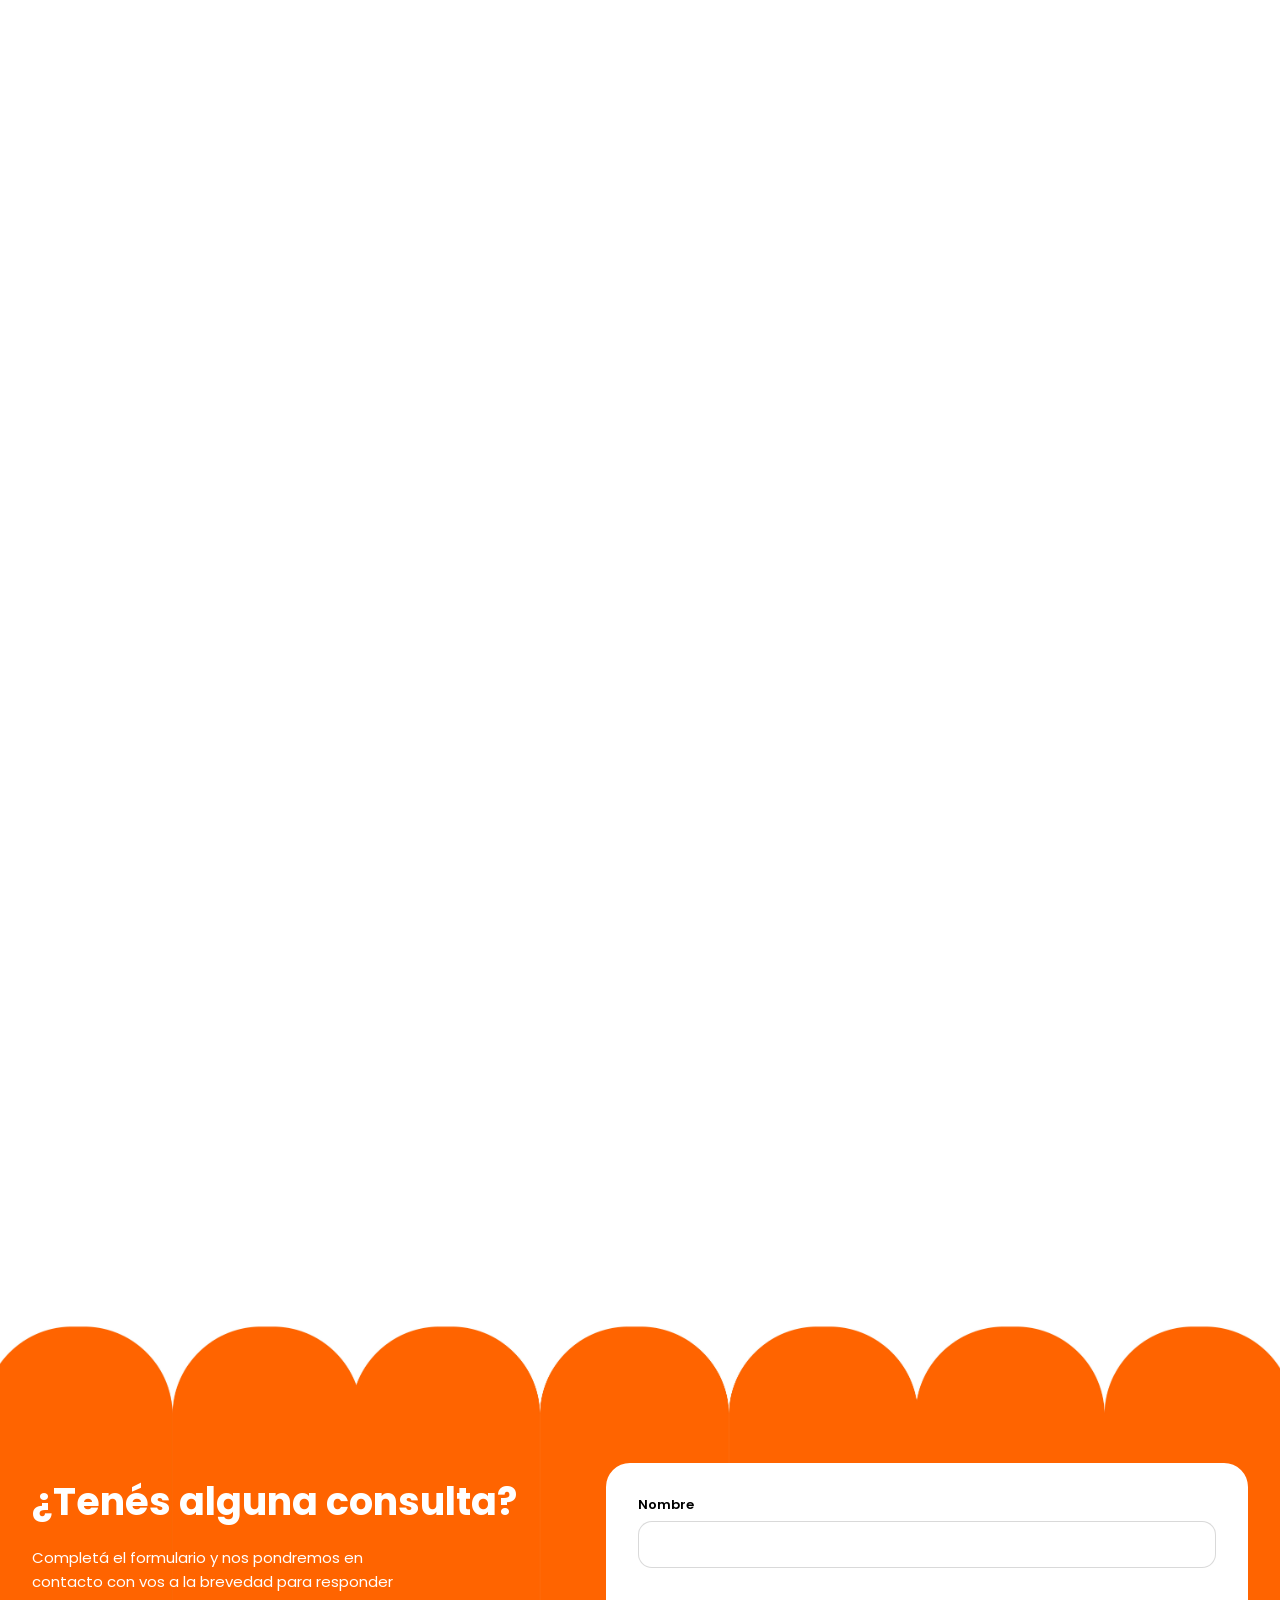
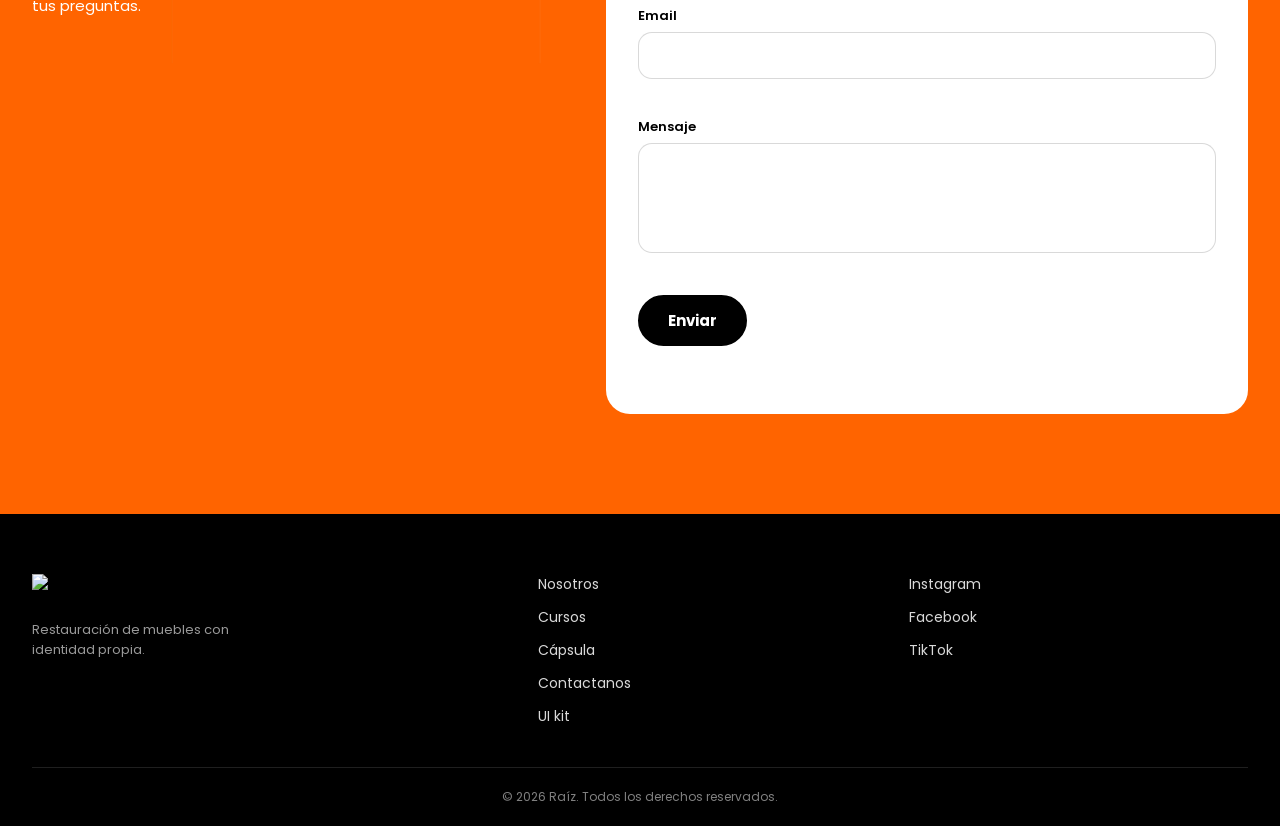
==== commit a2885ad6: "Add files via upload" ====
--- a/index.html
+++ b/index.html
@@ -61,7 +61,7 @@
     style="--bg-desktop: url('assets/fondos/chat1.png'); --bg-mobile: url('assets/fondos/fond-75.jpg');"
   >
     <div class="hero__content">
-      <h1 class="hero__title" data-anim="fade">Creá desde <span class="nowrap-mobile">la raíz</span></h1>
+      <h1 class="hero__title" data-anim="fade">Crea desde <span class="nowrap-mobile">la raíz</span></h1>
       <p class="hero__tagline" data-anim="fade">Transformamos Muebles, <span class="nowrap-mobile">Inspiramos Personas</span></p>
       <a href="curso-principiantes.html" class="btn btn--primary hero__cta" data-anim="fade">Inscribirme</a>
     </div>
@@ -93,12 +93,12 @@
           <div class="nosotros__chip">
             <!-- REEMPLAZAR: ícono -->
             <img src="assets/icononegro-78.png" alt="" class="nosotros__chip-icon">
-            <strong class="nosotros__chip-text">Aprendé a tu ritmo</strong>
+            <strong class="nosotros__chip-text">Aprende a tu ritmo</strong>
           </div>
           <div class="nosotros__chip">
             <!-- REEMPLAZAR: ícono -->
             <img src="assets/icono-72.png" alt="" class="nosotros__chip-icon">
-            <strong class="nosotros__chip-text">Creá con propósito</strong>
+            <strong class="nosotros__chip-text">Crea con propósito</strong>
           </div>
           <div class="nosotros__chip">
             <!-- REEMPLAZAR: ícono -->
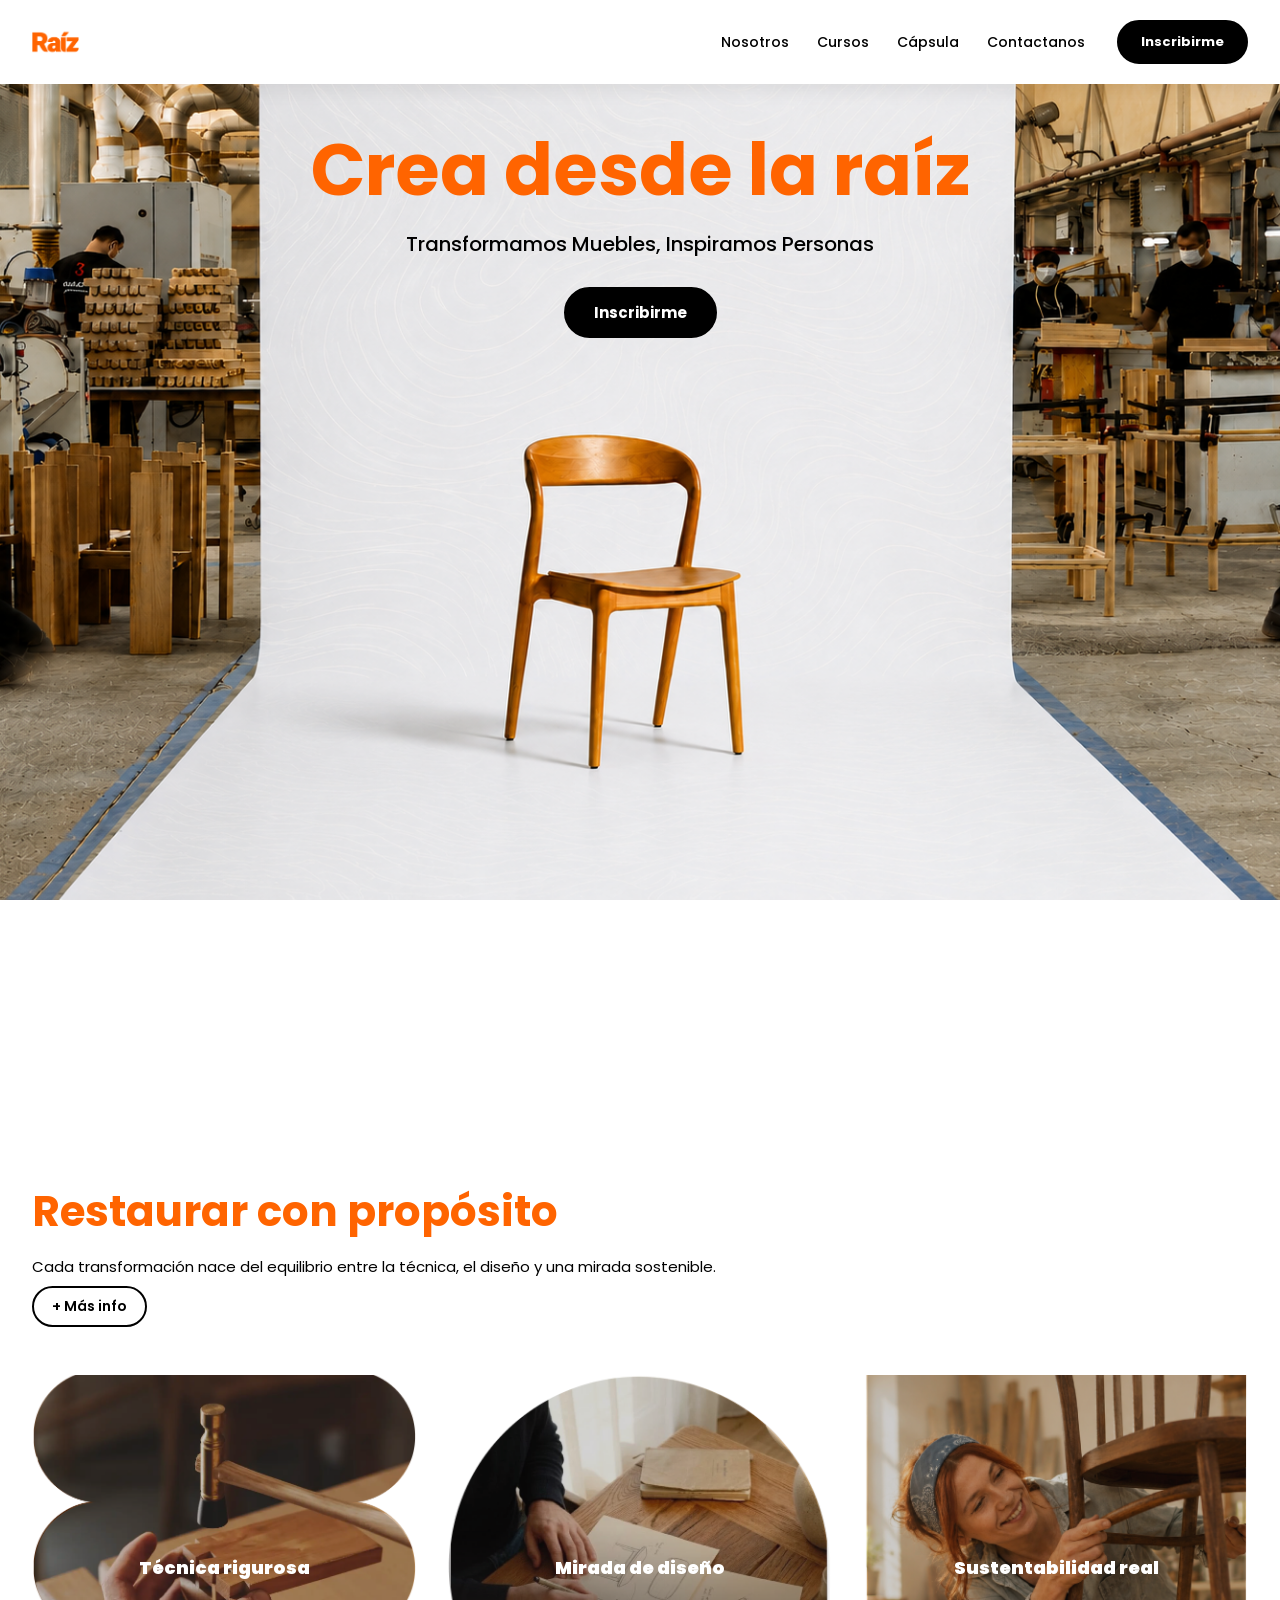
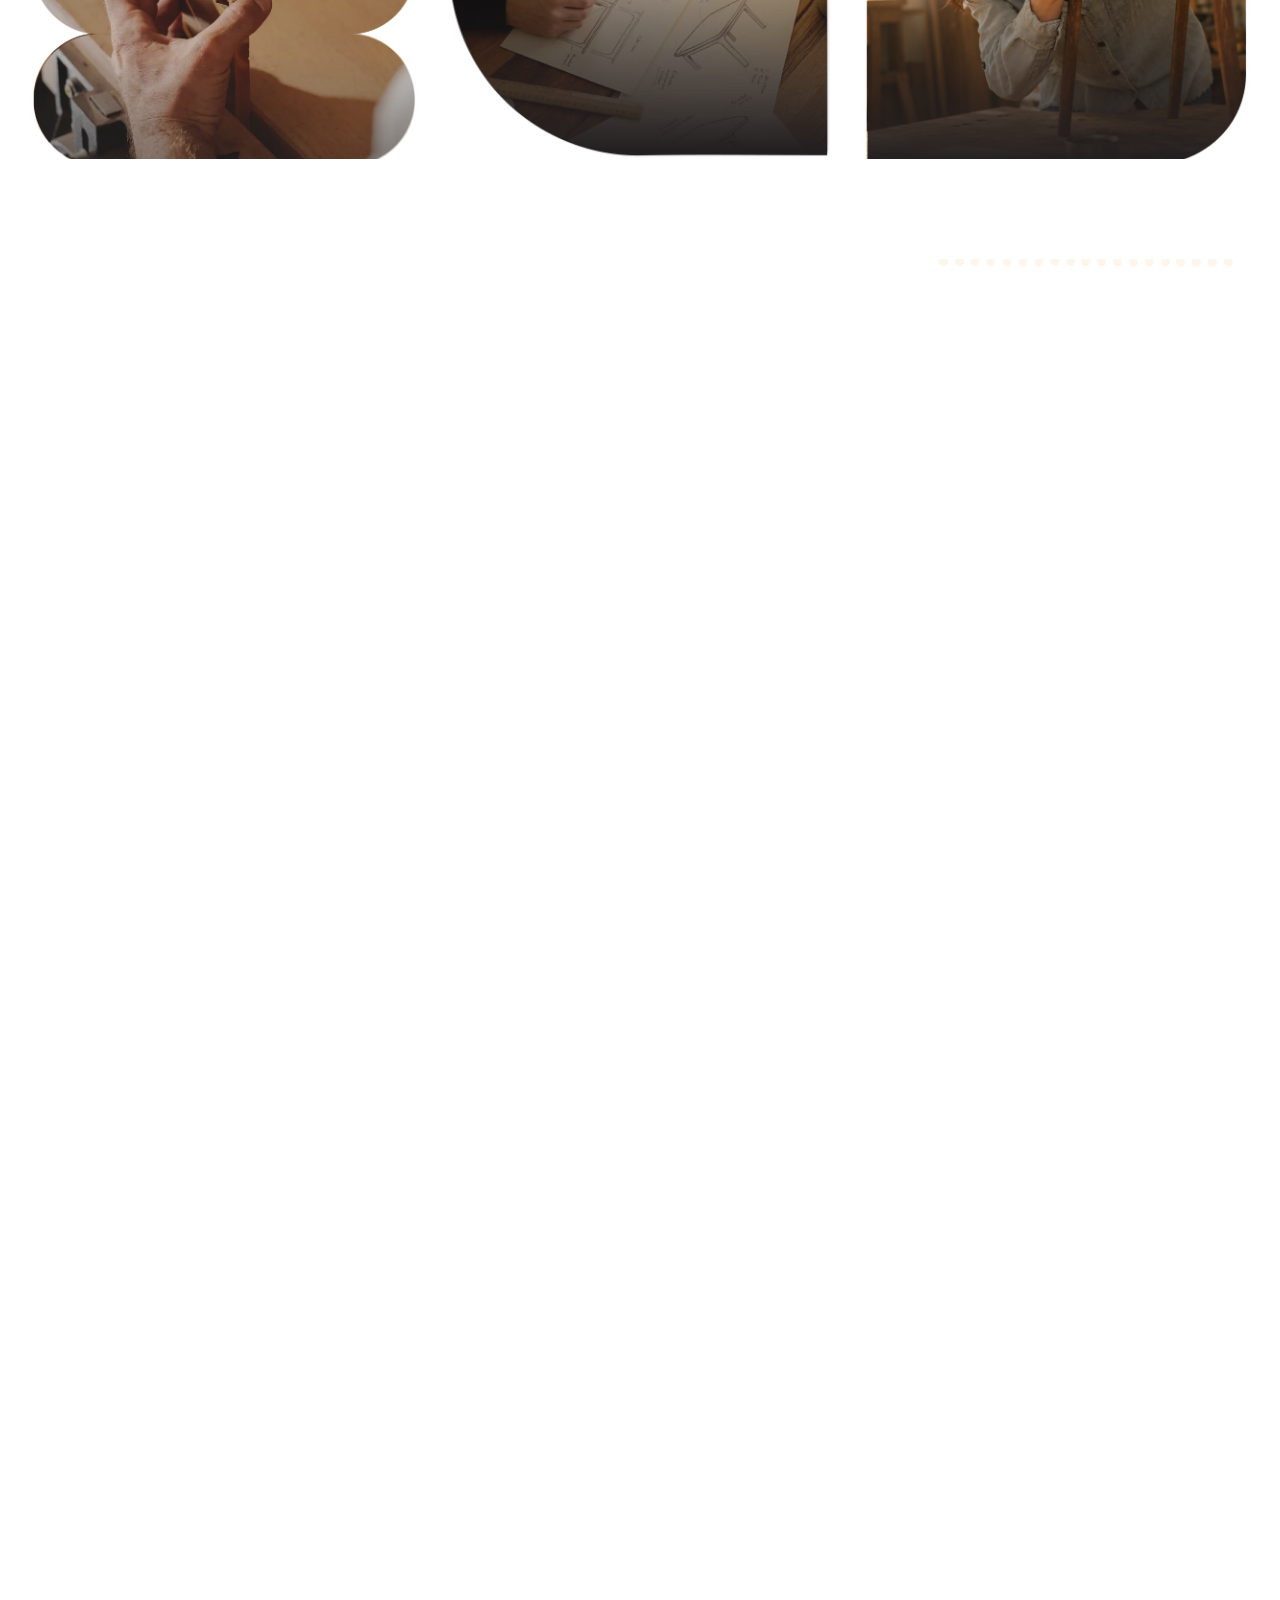
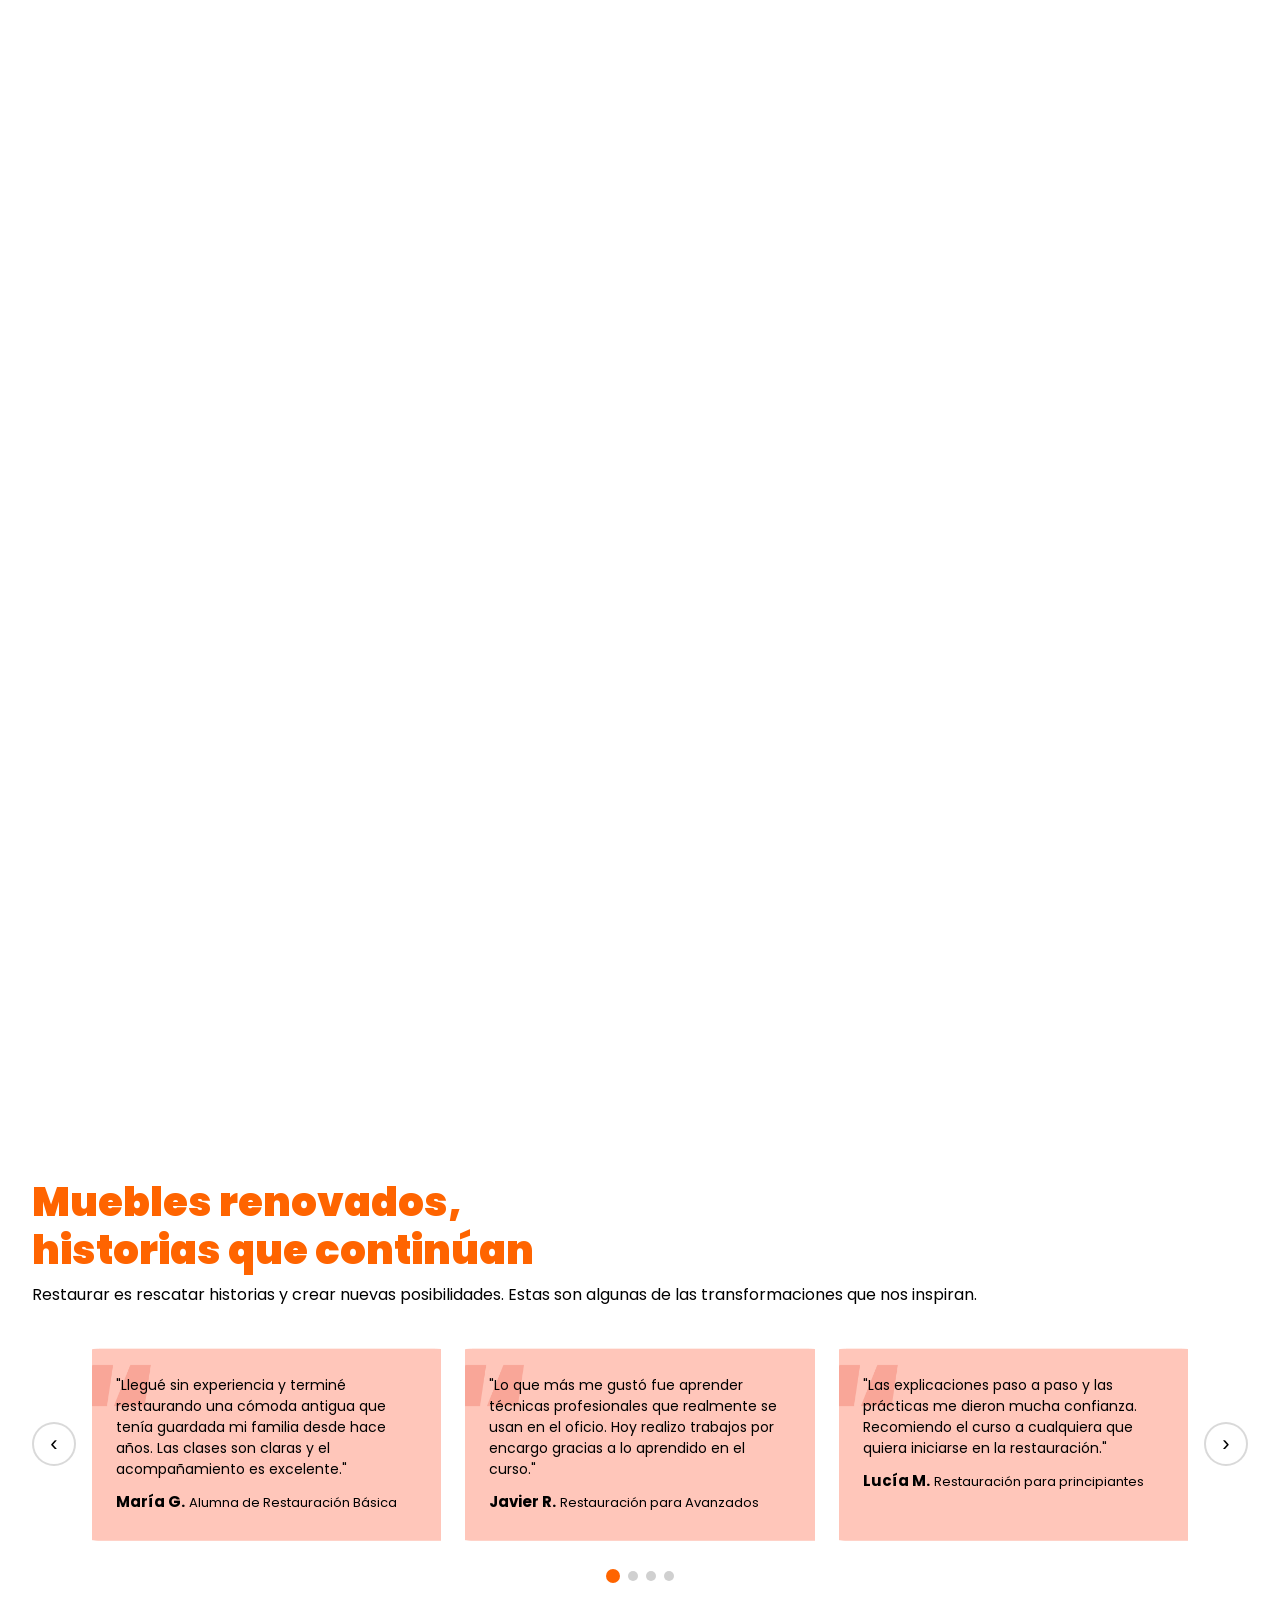
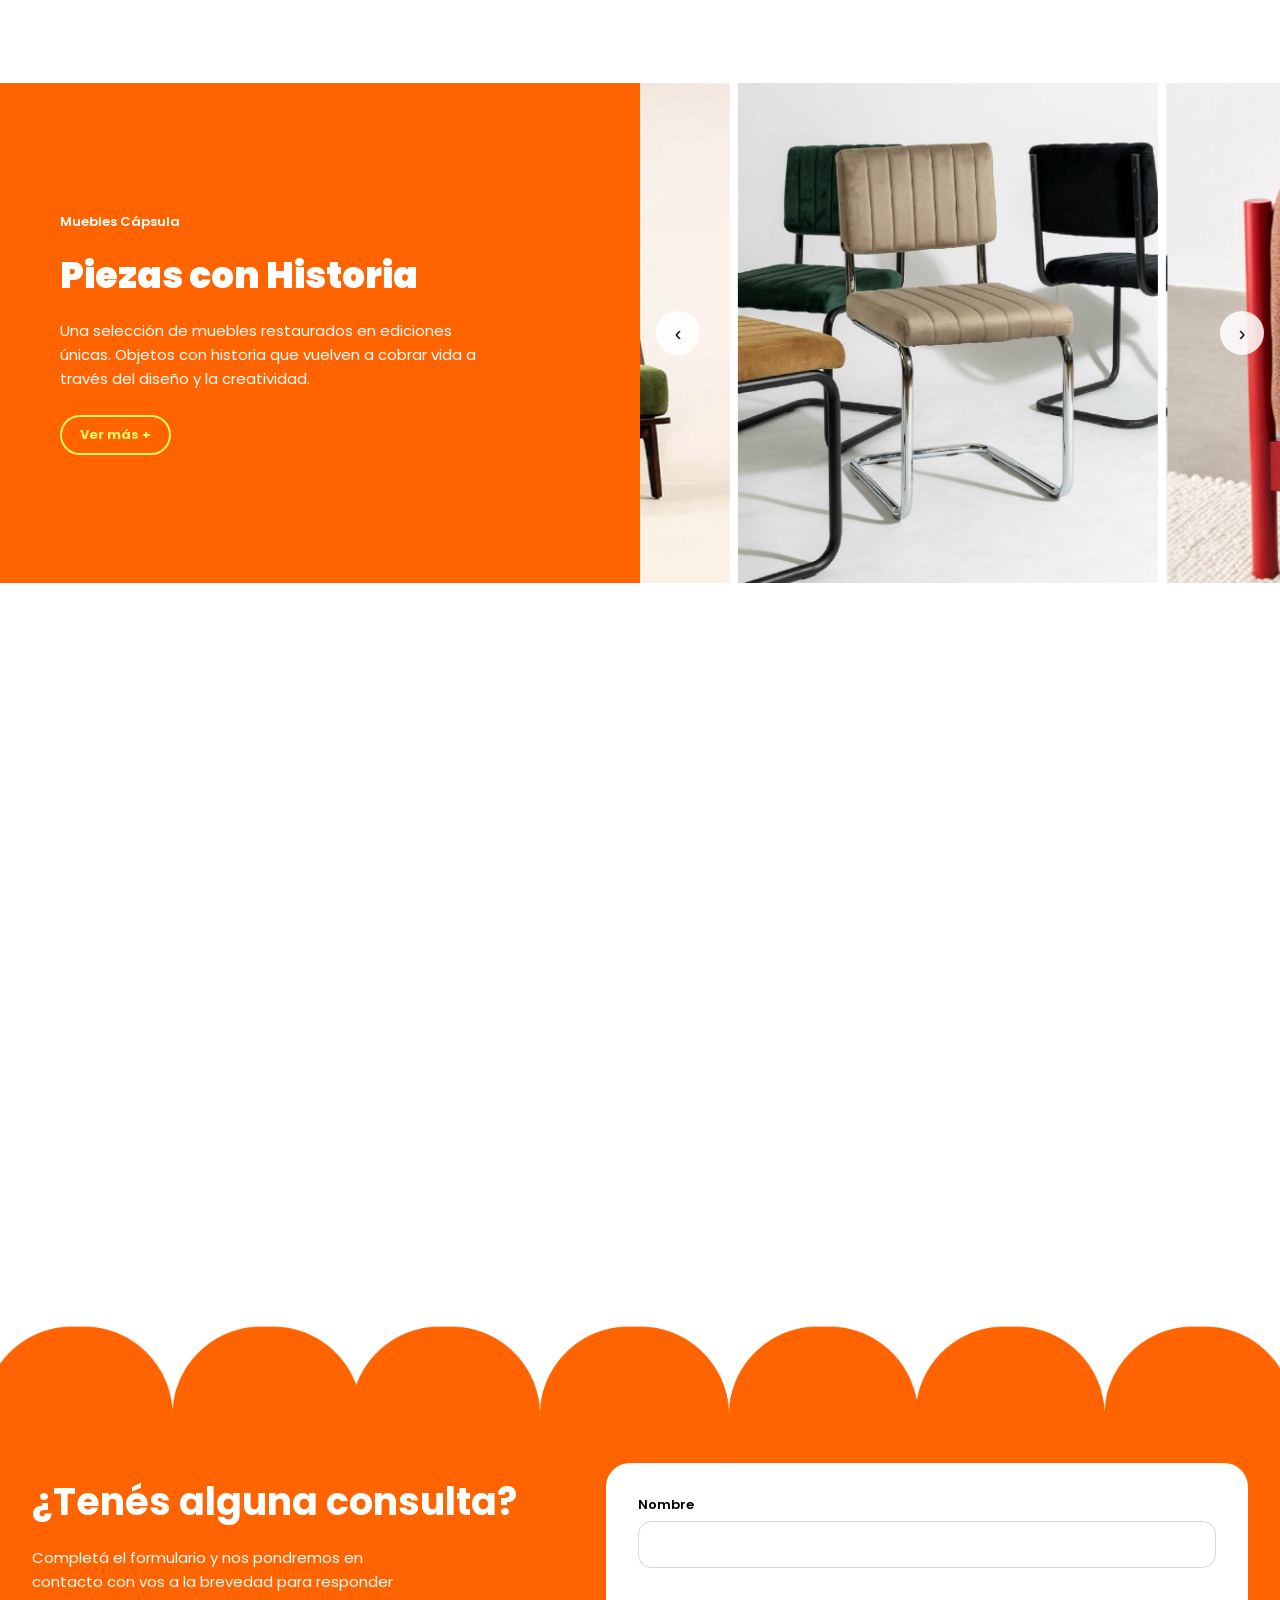
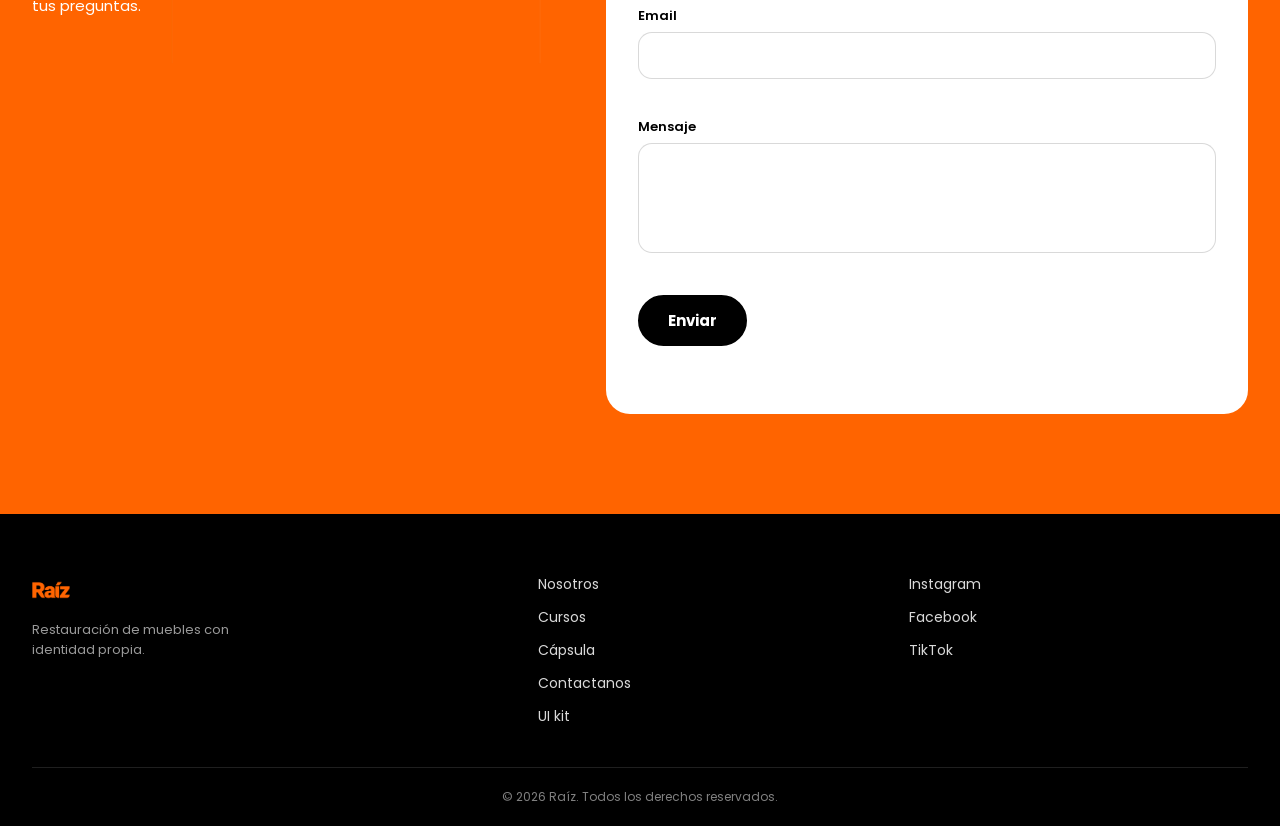
==== commit 112fd20b: "Add files via upload" ====
--- a/index.html
+++ b/index.html
@@ -18,7 +18,7 @@
   <header class="header" id="header">
     <div class="header__inner">
       <!-- REEMPLAZAR: logo -->
-      <a href="index-v2.html" class="header__logo">
+      <a href="index.html" class="header__logo">
         <img src="assets/logo-03.png" alt="Raíz" class="header__logo-img">
       </a>
 
